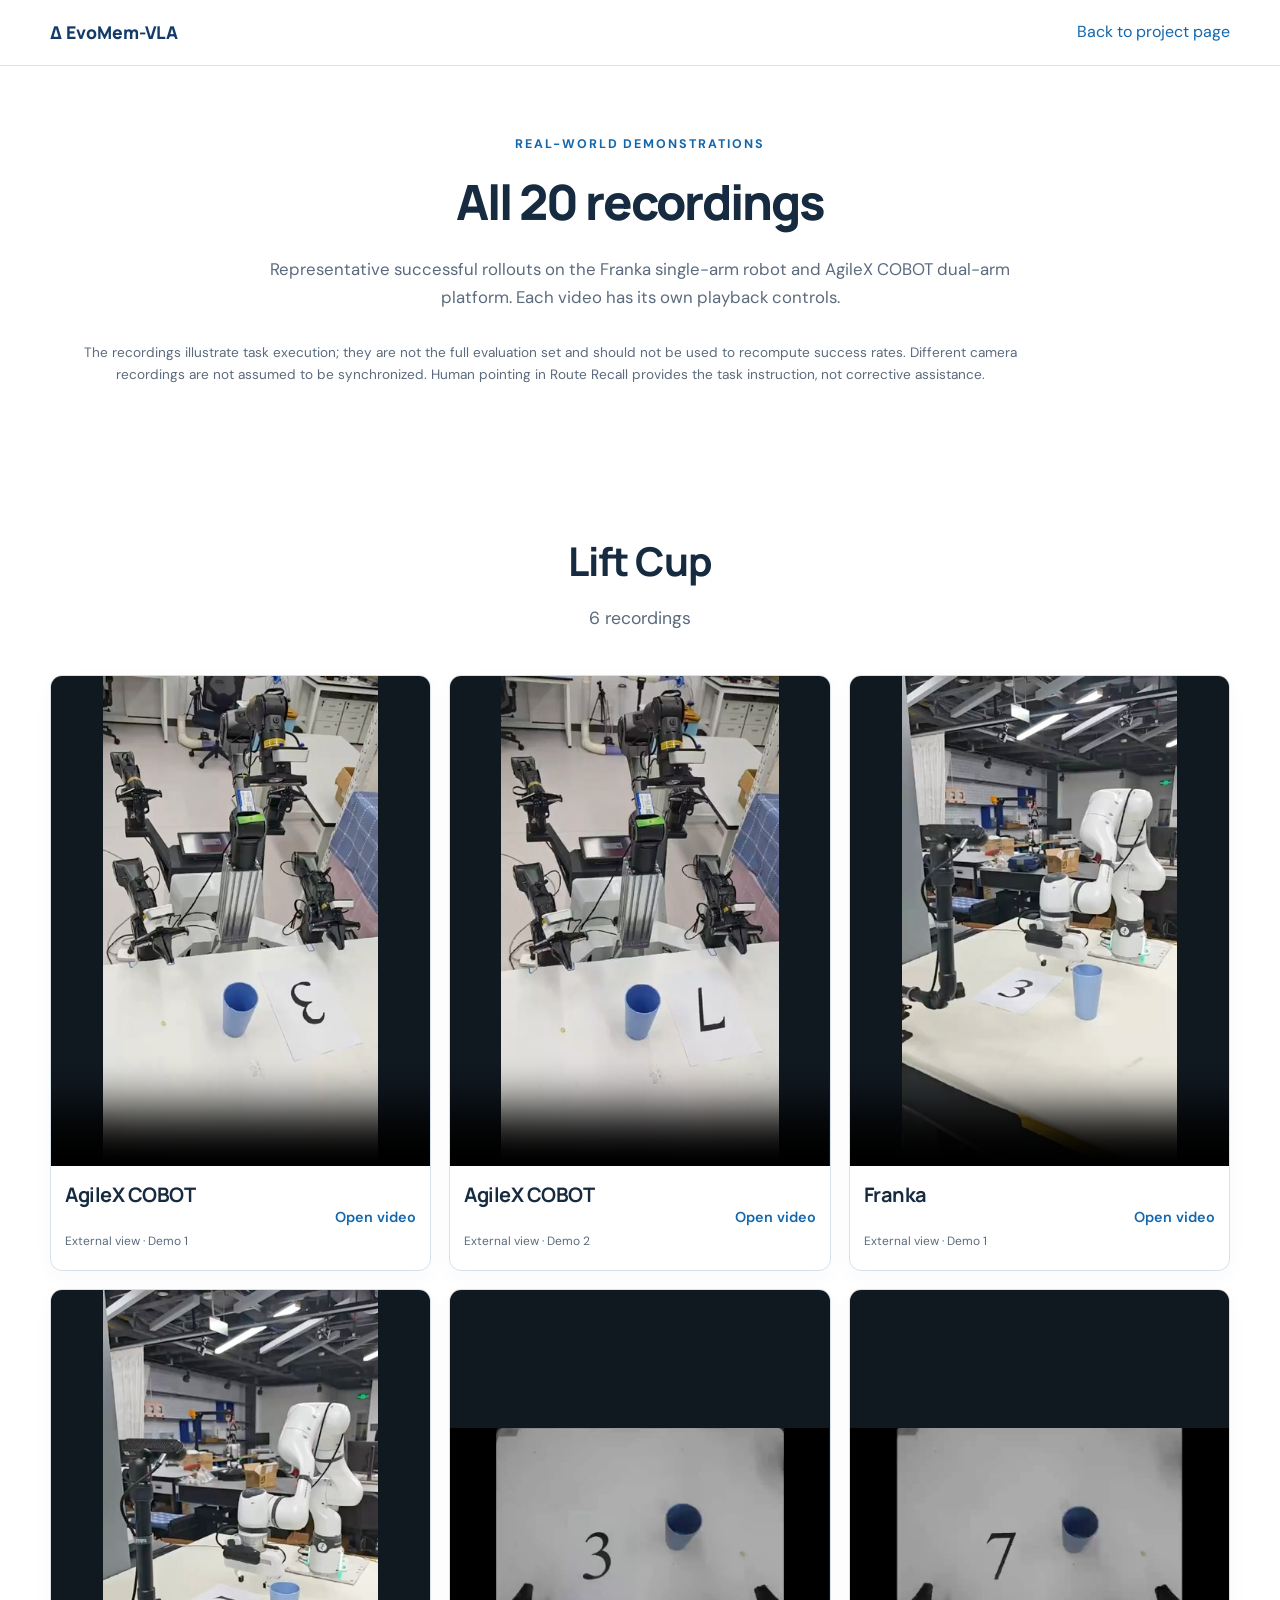
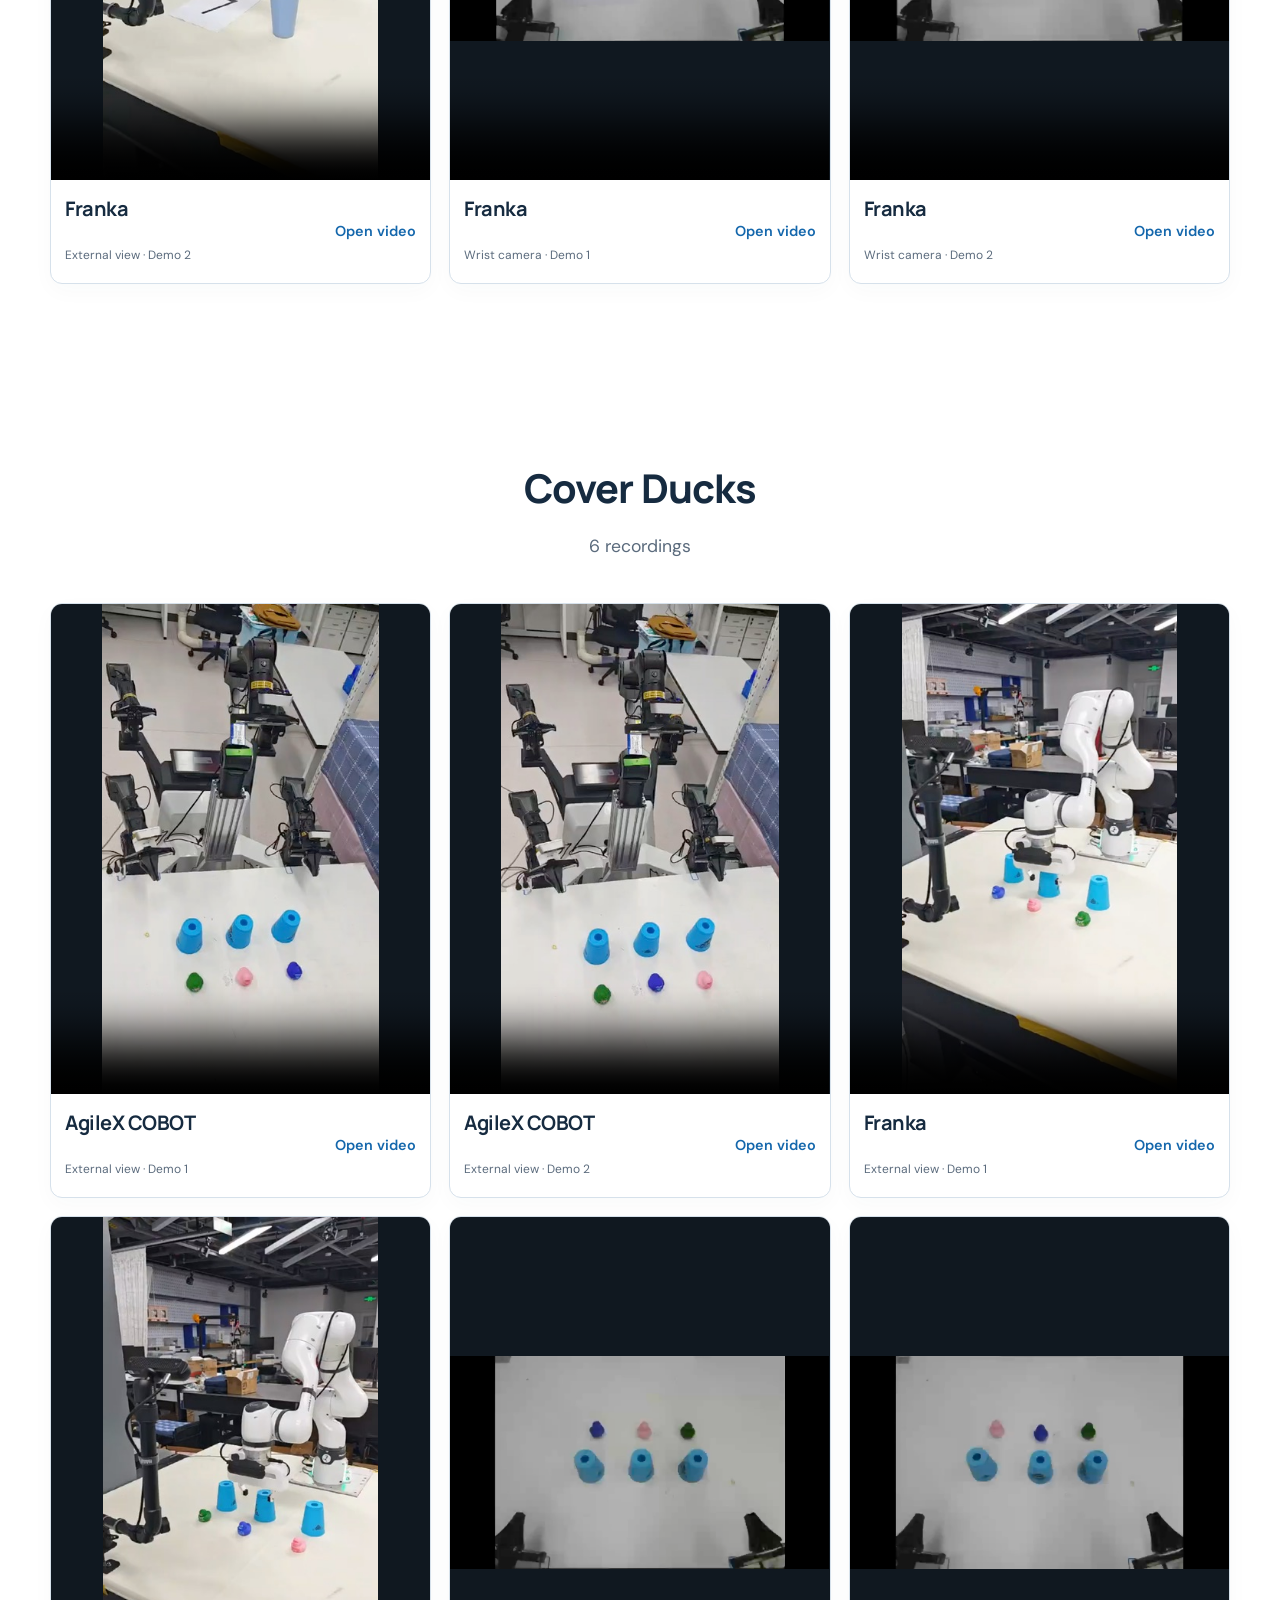
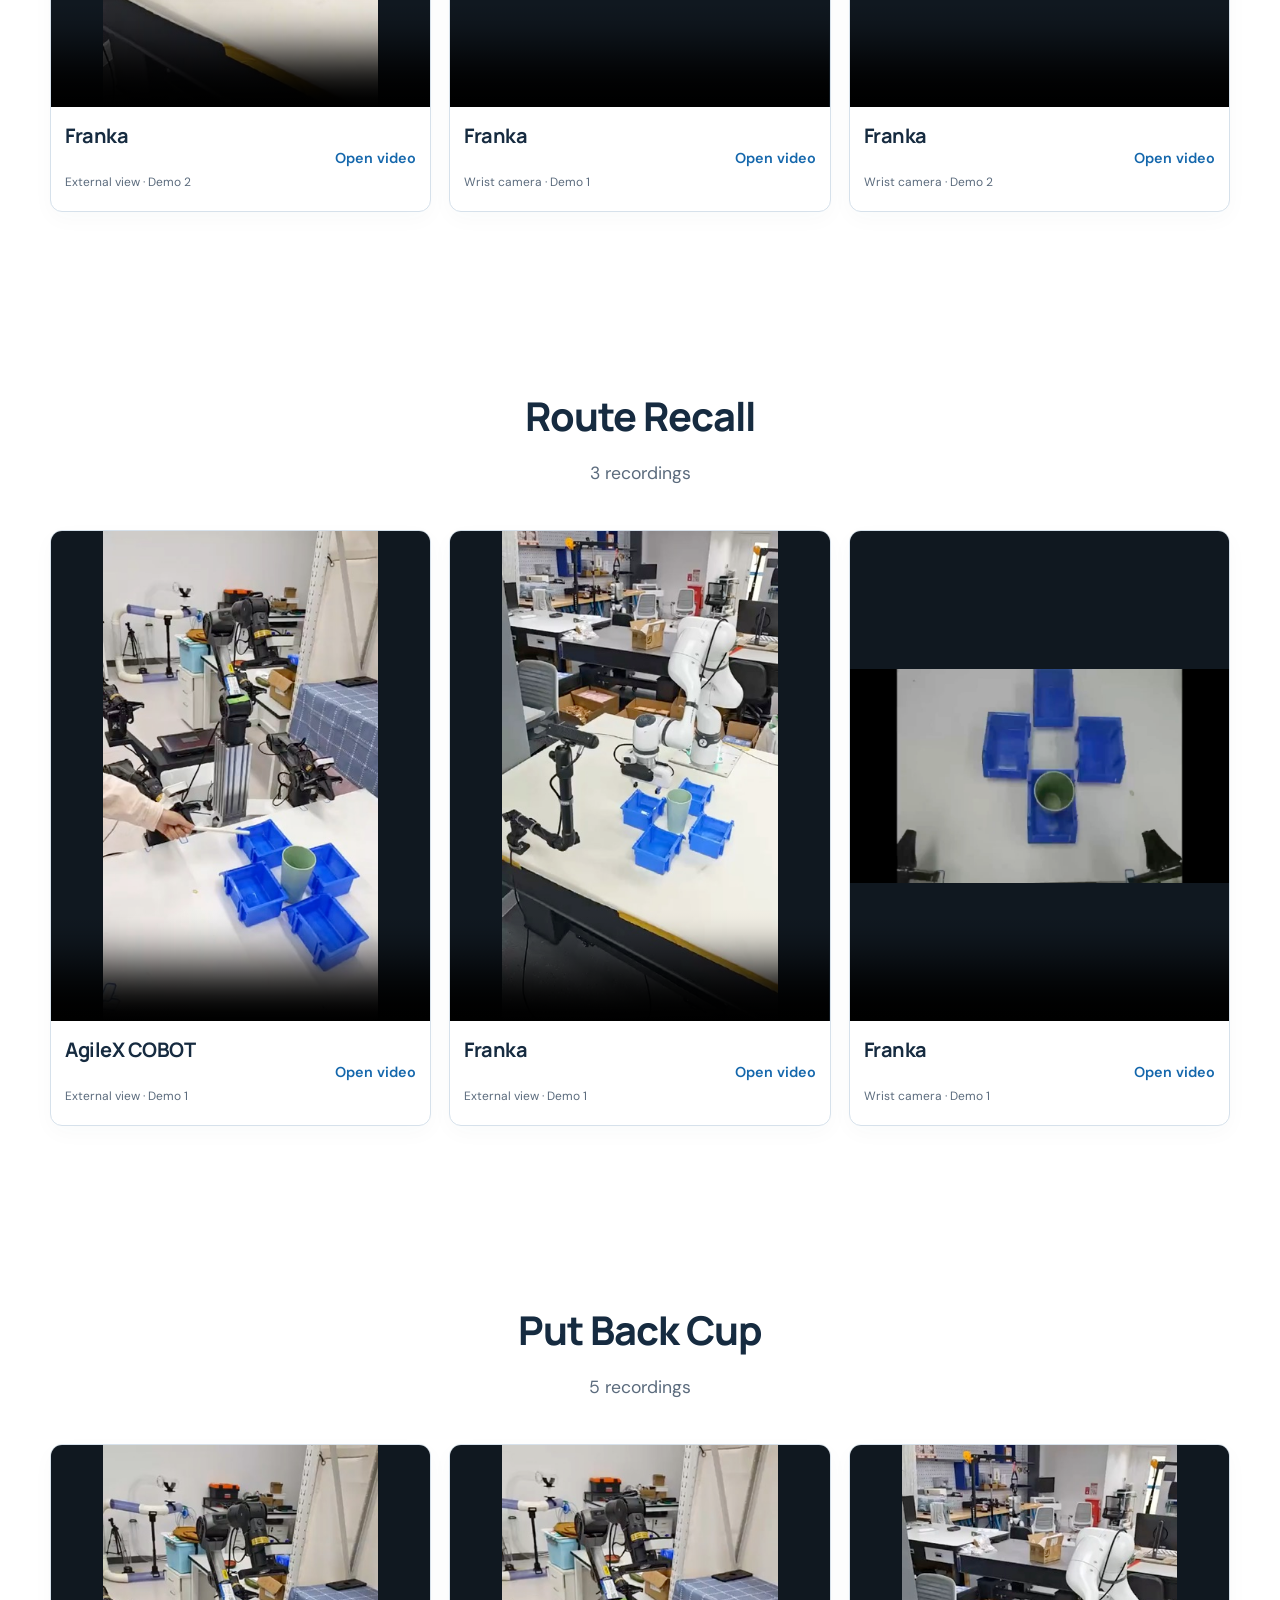
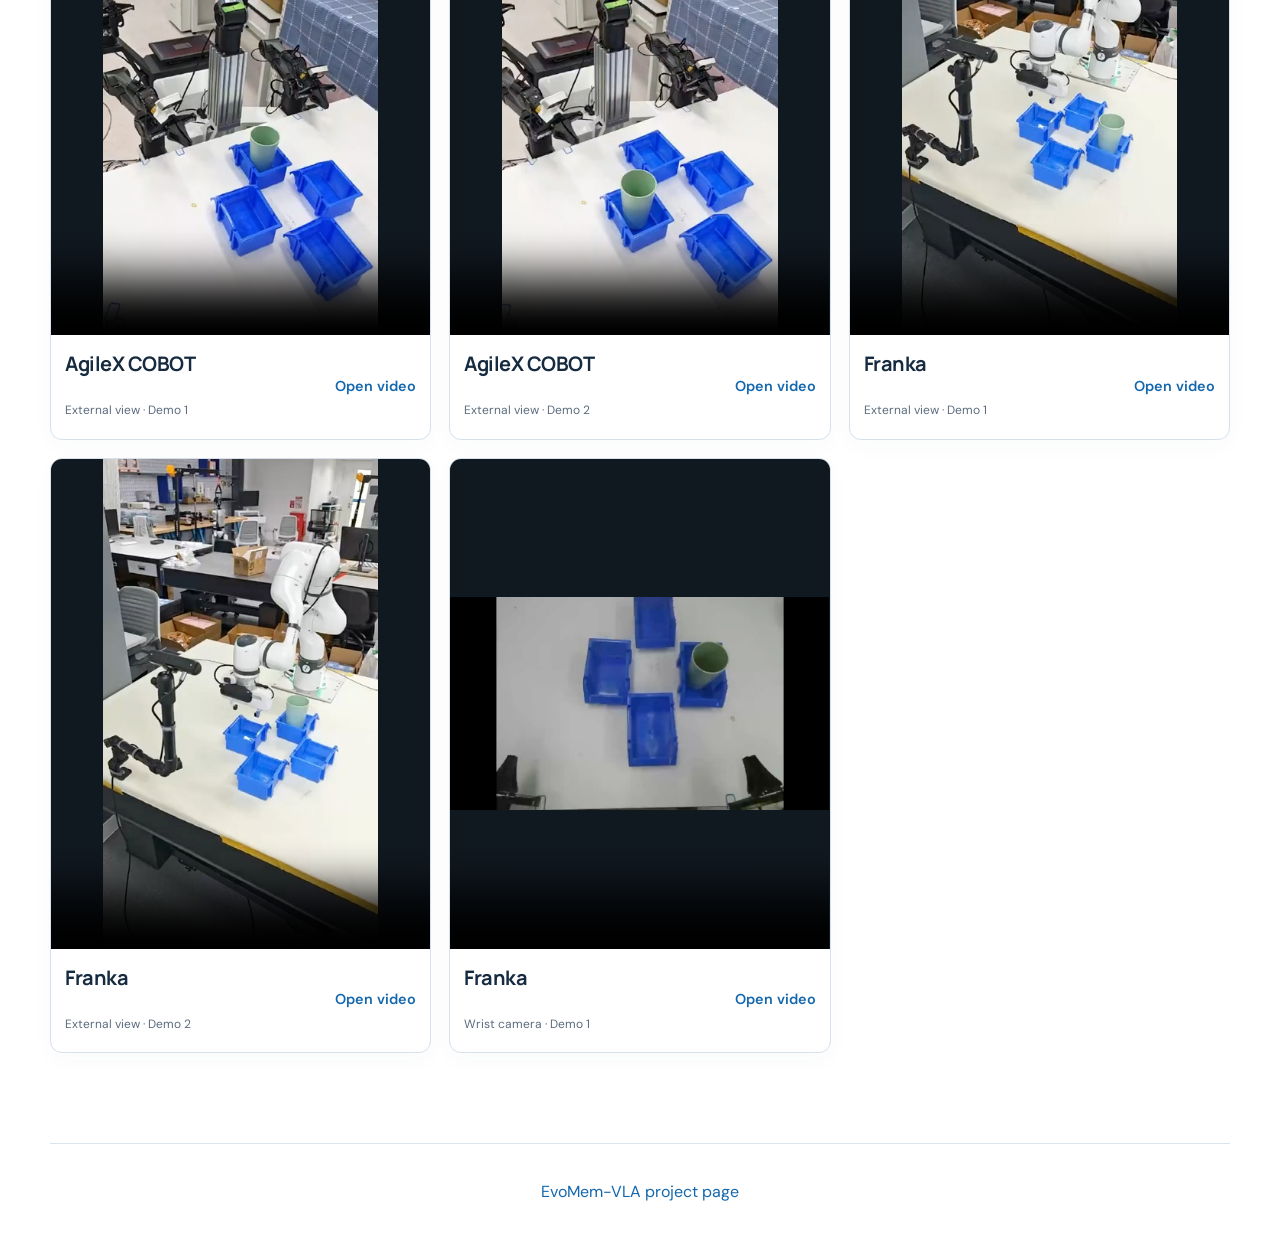
==== video-index.html @ 8e36cef2 "Build EvoMem-VLA project page with real-world demos" ====
<!doctype html>
<html lang="en">
<head>
  <meta charset="utf-8">
  <meta name="viewport" content="width=device-width, initial-scale=1">
  <meta name="description" content="EvoMem-VLA encodes and remembers observed interaction changes for long-horizon robot manipulation. Explore the method, results, and real-world demonstrations.">
  <meta name="theme-color" content="#123b69">
  <title>All robot demos · EvoMem-VLA</title>
  <link rel="icon" type="image/svg+xml" href="data:image/svg+xml,%3Csvg xmlns='http://www.w3.org/2000/svg' viewBox='0 0 40 40'%3E%3Crect width='40' height='40' rx='10' fill='%23123b69'/%3E%3Cpath d='M20 8 33 31H7Z' fill='none' stroke='%23ffffff' stroke-width='3'/%3E%3C/svg%3E">
  <link rel="stylesheet" href="styles.css">

</head>
<body><header class="site-header"><nav class="nav wrap" aria-label="Navigation"><a class="wordmark" href="index.html">Δ EvoMem-VLA</a><a href="index.html#demos">Back to project page</a></nav></header><main><section class="hero wrap"><p class="eyebrow">Real-world demonstrations</p><h1>All 20 recordings</h1><p class="hero-description">Representative successful rollouts on the Franka single-arm robot and AgileX COBOT dual-arm platform. Each video has its own playback controls.</p><p class="demo-note">The recordings illustrate task execution; they are not the full evaluation set and should not be used to recompute success rates. Different camera recordings are not assumed to be synchronized. Human pointing in Route Recall provides the task instruction, not corrective assistance.</p></section><section class="section wrap" id="01_lift_cup"><div class="section-heading"><h2>Lift Cup</h2><p>6 recordings</p></div><div class="video-grid"><article class="video-card"><video controls playsinline preload="none" poster="assets/videos/01_lift_cup/agilex_external_demo_01.jpg" src="assets/videos/01_lift_cup/agilex_external_demo_01.mp4" aria-label="Lift Cup, AgileX COBOT, External view, demo 01"></video><div class="video-meta"><div><h3>AgileX COBOT</h3><span>External view · Demo 1</span></div><a class="text-link" href="assets/videos/01_lift_cup/agilex_external_demo_01.mp4">Open video</a></div></article>
<article class="video-card"><video controls playsinline preload="none" poster="assets/videos/01_lift_cup/agilex_external_demo_02.jpg" src="assets/videos/01_lift_cup/agilex_external_demo_02.mp4" aria-label="Lift Cup, AgileX COBOT, External view, demo 02"></video><div class="video-meta"><div><h3>AgileX COBOT</h3><span>External view · Demo 2</span></div><a class="text-link" href="assets/videos/01_lift_cup/agilex_external_demo_02.mp4">Open video</a></div></article>
<article class="video-card"><video controls playsinline preload="none" poster="assets/videos/01_lift_cup/franka_external_demo_01.jpg" src="assets/videos/01_lift_cup/franka_external_demo_01.mp4" aria-label="Lift Cup, Franka, External view, demo 01"></video><div class="video-meta"><div><h3>Franka</h3><span>External view · Demo 1</span></div><a class="text-link" href="assets/videos/01_lift_cup/franka_external_demo_01.mp4">Open video</a></div></article>
<article class="video-card"><video controls playsinline preload="none" poster="assets/videos/01_lift_cup/franka_external_demo_02.jpg" src="assets/videos/01_lift_cup/franka_external_demo_02.mp4" aria-label="Lift Cup, Franka, External view, demo 02"></video><div class="video-meta"><div><h3>Franka</h3><span>External view · Demo 2</span></div><a class="text-link" href="assets/videos/01_lift_cup/franka_external_demo_02.mp4">Open video</a></div></article>
<article class="video-card"><video controls playsinline preload="none" poster="assets/videos/01_lift_cup/franka_wrist_demo_01.jpg" src="assets/videos/01_lift_cup/franka_wrist_demo_01.mp4" aria-label="Lift Cup, Franka, Wrist camera, demo 01"></video><div class="video-meta"><div><h3>Franka</h3><span>Wrist camera · Demo 1</span></div><a class="text-link" href="assets/videos/01_lift_cup/franka_wrist_demo_01.mp4">Open video</a></div></article>
<article class="video-card"><video controls playsinline preload="none" poster="assets/videos/01_lift_cup/franka_wrist_demo_02.jpg" src="assets/videos/01_lift_cup/franka_wrist_demo_02.mp4" aria-label="Lift Cup, Franka, Wrist camera, demo 02"></video><div class="video-meta"><div><h3>Franka</h3><span>Wrist camera · Demo 2</span></div><a class="text-link" href="assets/videos/01_lift_cup/franka_wrist_demo_02.mp4">Open video</a></div></article></div></section>
<section class="section wrap" id="02_cover_ducks"><div class="section-heading"><h2>Cover Ducks</h2><p>6 recordings</p></div><div class="video-grid"><article class="video-card"><video controls playsinline preload="none" poster="assets/videos/02_cover_ducks/agilex_external_demo_01.jpg" src="assets/videos/02_cover_ducks/agilex_external_demo_01.mp4" aria-label="Cover Ducks, AgileX COBOT, External view, demo 01"></video><div class="video-meta"><div><h3>AgileX COBOT</h3><span>External view · Demo 1</span></div><a class="text-link" href="assets/videos/02_cover_ducks/agilex_external_demo_01.mp4">Open video</a></div></article>
<article class="video-card"><video controls playsinline preload="none" poster="assets/videos/02_cover_ducks/agilex_external_demo_02.jpg" src="assets/videos/02_cover_ducks/agilex_external_demo_02.mp4" aria-label="Cover Ducks, AgileX COBOT, External view, demo 02"></video><div class="video-meta"><div><h3>AgileX COBOT</h3><span>External view · Demo 2</span></div><a class="text-link" href="assets/videos/02_cover_ducks/agilex_external_demo_02.mp4">Open video</a></div></article>
<article class="video-card"><video controls playsinline preload="none" poster="assets/videos/02_cover_ducks/franka_external_demo_01.jpg" src="assets/videos/02_cover_ducks/franka_external_demo_01.mp4" aria-label="Cover Ducks, Franka, External view, demo 01"></video><div class="video-meta"><div><h3>Franka</h3><span>External view · Demo 1</span></div><a class="text-link" href="assets/videos/02_cover_ducks/franka_external_demo_01.mp4">Open video</a></div></article>
<article class="video-card"><video controls playsinline preload="none" poster="assets/videos/02_cover_ducks/franka_external_demo_02.jpg" src="assets/videos/02_cover_ducks/franka_external_demo_02.mp4" aria-label="Cover Ducks, Franka, External view, demo 02"></video><div class="video-meta"><div><h3>Franka</h3><span>External view · Demo 2</span></div><a class="text-link" href="assets/videos/02_cover_ducks/franka_external_demo_02.mp4">Open video</a></div></article>
<article class="video-card"><video controls playsinline preload="none" poster="assets/videos/02_cover_ducks/franka_wrist_demo_01.jpg" src="assets/videos/02_cover_ducks/franka_wrist_demo_01.mp4" aria-label="Cover Ducks, Franka, Wrist camera, demo 01"></video><div class="video-meta"><div><h3>Franka</h3><span>Wrist camera · Demo 1</span></div><a class="text-link" href="assets/videos/02_cover_ducks/franka_wrist_demo_01.mp4">Open video</a></div></article>
<article class="video-card"><video controls playsinline preload="none" poster="assets/videos/02_cover_ducks/franka_wrist_demo_02.jpg" src="assets/videos/02_cover_ducks/franka_wrist_demo_02.mp4" aria-label="Cover Ducks, Franka, Wrist camera, demo 02"></video><div class="video-meta"><div><h3>Franka</h3><span>Wrist camera · Demo 2</span></div><a class="text-link" href="assets/videos/02_cover_ducks/franka_wrist_demo_02.mp4">Open video</a></div></article></div></section>
<section class="section wrap" id="03_route_recall"><div class="section-heading"><h2>Route Recall</h2><p>3 recordings</p></div><div class="video-grid"><article class="video-card"><video controls playsinline preload="none" poster="assets/videos/03_route_recall/agilex_external_demo.jpg" src="assets/videos/03_route_recall/agilex_external_demo.mp4" aria-label="Route Recall, AgileX COBOT, External view, demo 01"></video><div class="video-meta"><div><h3>AgileX COBOT</h3><span>External view · Demo 1</span></div><a class="text-link" href="assets/videos/03_route_recall/agilex_external_demo.mp4">Open video</a></div></article>
<article class="video-card"><video controls playsinline preload="none" poster="assets/videos/03_route_recall/franka_external_demo.jpg" src="assets/videos/03_route_recall/franka_external_demo.mp4" aria-label="Route Recall, Franka, External view, demo 01"></video><div class="video-meta"><div><h3>Franka</h3><span>External view · Demo 1</span></div><a class="text-link" href="assets/videos/03_route_recall/franka_external_demo.mp4">Open video</a></div></article>
<article class="video-card"><video controls playsinline preload="none" poster="assets/videos/03_route_recall/franka_wrist_demo.jpg" src="assets/videos/03_route_recall/franka_wrist_demo.mp4" aria-label="Route Recall, Franka, Wrist camera, demo 01"></video><div class="video-meta"><div><h3>Franka</h3><span>Wrist camera · Demo 1</span></div><a class="text-link" href="assets/videos/03_route_recall/franka_wrist_demo.mp4">Open video</a></div></article></div></section>
<section class="section wrap" id="04_put_back_cup"><div class="section-heading"><h2>Put Back Cup</h2><p>5 recordings</p></div><div class="video-grid"><article class="video-card"><video controls playsinline preload="none" poster="assets/videos/04_put_back_cup/agilex_external_demo_01.jpg" src="assets/videos/04_put_back_cup/agilex_external_demo_01.mp4" aria-label="Put Back Cup, AgileX COBOT, External view, demo 01"></video><div class="video-meta"><div><h3>AgileX COBOT</h3><span>External view · Demo 1</span></div><a class="text-link" href="assets/videos/04_put_back_cup/agilex_external_demo_01.mp4">Open video</a></div></article>
<article class="video-card"><video controls playsinline preload="none" poster="assets/videos/04_put_back_cup/agilex_external_demo_02.jpg" src="assets/videos/04_put_back_cup/agilex_external_demo_02.mp4" aria-label="Put Back Cup, AgileX COBOT, External view, demo 02"></video><div class="video-meta"><div><h3>AgileX COBOT</h3><span>External view · Demo 2</span></div><a class="text-link" href="assets/videos/04_put_back_cup/agilex_external_demo_02.mp4">Open video</a></div></article>
<article class="video-card"><video controls playsinline preload="none" poster="assets/videos/04_put_back_cup/franka_external_demo_01.jpg" src="assets/videos/04_put_back_cup/franka_external_demo_01.mp4" aria-label="Put Back Cup, Franka, External view, demo 01"></video><div class="video-meta"><div><h3>Franka</h3><span>External view · Demo 1</span></div><a class="text-link" href="assets/videos/04_put_back_cup/franka_external_demo_01.mp4">Open video</a></div></article>
<article class="video-card"><video controls playsinline preload="none" poster="assets/videos/04_put_back_cup/franka_external_demo_02.jpg" src="assets/videos/04_put_back_cup/franka_external_demo_02.mp4" aria-label="Put Back Cup, Franka, External view, demo 02"></video><div class="video-meta"><div><h3>Franka</h3><span>External view · Demo 2</span></div><a class="text-link" href="assets/videos/04_put_back_cup/franka_external_demo_02.mp4">Open video</a></div></article>
<article class="video-card"><video controls playsinline preload="none" poster="assets/videos/04_put_back_cup/franka_wrist_demo.jpg" src="assets/videos/04_put_back_cup/franka_wrist_demo.mp4" aria-label="Put Back Cup, Franka, Wrist camera, demo 01"></video><div class="video-meta"><div><h3>Franka</h3><span>Wrist camera · Demo 1</span></div><a class="text-link" href="assets/videos/04_put_back_cup/franka_wrist_demo.mp4">Open video</a></div></article></div></section></main><footer class="footer wrap"><a href="index.html">EvoMem-VLA project page</a></footer></body></html>
---- styles.css ----
@import url('https://fonts.googleapis.com/css2?family=DM+Sans:wght@400;450;500;550;600;650;700&family=Manrope:wght@400;500;600;650;700;750;800&display=swap');
:root{--ink:#162b40;--muted:#5b6b7d;--blue:#1467ac;--navy:#123b69;--accent:#ee854e;--line:#dce4ec;--soft:#f5f8fb;--white:#fff;font-family:'DM Sans',system-ui,sans-serif;color:var(--ink);font-synthesis:none;scroll-behavior:smooth;scroll-padding-top:90px}
*{box-sizing:border-box}body{margin:0;line-height:1.65;background:#fff}a{color:var(--blue);text-decoration:none}a:hover{text-decoration:underline}button,select{font:inherit}button,a,select{touch-action:manipulation}button{cursor:pointer}img{max-width:100%;height:auto;display:block}figure{margin:0}h1,h2,h3,h4,p{margin-top:0}h1,h2,h3,h4{font-family:'Manrope',system-ui,sans-serif;line-height:1.25;letter-spacing:-.025em}h2{font-size:clamp(1.8rem,3.1vw,2.65rem);font-weight:750;margin-bottom:18px}h3{font-size:1.25rem}sup{font-size:.65em;margin-left:2px}strong{font-weight:700}.wrap{width:min(1180px,calc(100% - 64px));margin-inline:auto}.section{padding:90px 0}.soft-section{background:var(--soft)}.section-heading{max-width:810px;text-align:center;margin:0 auto 42px}.section-heading>p:last-child{font-size:1.1rem;color:var(--muted);margin-bottom:0}.eyebrow{text-transform:uppercase;letter-spacing:.16em;font-weight:700;font-size:.78rem;color:var(--blue);margin:0 0 18px}.site-header{position:sticky;top:0;z-index:10;background:rgba(255,255,255,.96);border-bottom:1px solid var(--line);backdrop-filter:blur(12px)}.nav{display:flex;justify-content:space-between;gap:24px;align-items:center;min-height:65px}.wordmark{font-family:Manrope,sans-serif;font-weight:800;color:var(--navy);font-size:1.1rem;white-space:nowrap}.delta-mark{display:inline-grid;place-items:center;background:var(--navy);color:white;width:28px;height:28px;border-radius:7px;font-size:1.15rem;margin-right:6px}.nav-links{display:flex;gap:28px;font-size:.9rem;font-weight:600}.nav-links a{color:var(--muted)}.nav-links a:hover{color:var(--blue)}.hero{text-align:center;padding:68px 0 50px}.hero h1{font-size:clamp(2rem,3.8vw,3.2rem);font-weight:800;line-height:1.19;max-width:1100px;margin:0 auto 26px;letter-spacing:-.04em}.hero h1>span{color:var(--blue)}.authors{max-width:960px;margin:auto;display:flex;flex-wrap:wrap;justify-content:center;gap:4px 17px;font-size:1rem;color:var(--navy)}.authors>span{white-space:nowrap}.affiliations{max-width:950px;margin:18px auto 0;font-size:.875rem;color:var(--muted);display:flex;flex-wrap:wrap;justify-content:center;gap:2px 20px}.corresponding{font-size:.75rem;color:var(--muted);margin:8px 0 20px}.hero-links{display:flex;justify-content:center;gap:12px;flex-wrap:wrap}.button{display:inline-flex;align-items:center;justify-content:center;min-height:43px;padding:10px 22px;border-radius:24px;border:1px solid var(--line);font-weight:600;color:var(--ink);background:white;font-size:.9rem}.button:hover{background:#edf4fa;text-decoration:none;border-color:#b2cde5}.primary{background:var(--navy);color:white;border-color:var(--navy)}.primary:hover{background:var(--blue);color:white}.hero-insight{font-family:Manrope,sans-serif;font-size:clamp(1.25rem,2vw,1.7rem);font-weight:650;margin:46px 0 10px;letter-spacing:-.025em}.hero-insight em{font-style:normal;color:var(--blue);box-shadow:inset 0 -8px #dceefa}.hero-description{max-width:760px;margin:0 auto 30px;color:var(--muted);font-size:1.05rem}.hero-metrics{display:grid;grid-template-columns:repeat(3,1fr);max-width:850px;margin:auto;padding:24px 0;border-block:1px solid var(--line)}.hero-metrics>div{display:flex;flex-direction:column;gap:2px}.hero-metrics>div+div{border-left:1px solid var(--line)}.hero-metrics strong{color:var(--navy);font-family:Manrope,sans-serif;font-size:2.4rem;line-height:1.2;font-weight:800;letter-spacing:-.04em}.hero-metrics strong span{font-size:1.25rem}.hero-metrics>div>span{font-size:.95rem;font-weight:650}.hero-metrics small{font-size:.8rem;color:var(--muted)}.metric-note{font-size:.75rem;color:var(--muted);margin:10px 0 0}.demos-section{background:#edf3f8;padding-top:66px}.task-tabs{display:grid;grid-template-columns:repeat(4,1fr);gap:8px;border-bottom:1px solid #c6d3df;padding-bottom:12px}.task-tabs button{border:1px solid transparent;border-radius:9px;padding:13px 15px;text-align:left;background:transparent;color:var(--muted);font-size:.8rem;font-weight:650;display:flex;align-items:center;gap:13px}.task-tabs button span{font-size:1rem}.task-tabs button:hover{background:#e2ebf4}.task-tabs [aria-selected=true]{background:var(--navy);color:white}.task-tabs [aria-selected=true]:hover{background:var(--navy)}.task-description{display:flex;align-items:center;justify-content:space-between;gap:32px;margin:30px 0 24px}.task-description h3{margin:0 0 8px;font-size:1.55rem}.task-description p{margin:0;max-width:790px}.memory-note{color:var(--muted);font-size:.9rem;margin-top:7px!important}.task-result{text-align:right;min-width:175px}.task-result strong{font-size:2rem;font-family:Manrope,sans-serif;color:var(--blue);display:block}.task-result span{font-size:.8rem;color:var(--muted)}.video-grid{display:grid;grid-template-columns:repeat(3,minmax(0,1fr));gap:18px}.video-card{overflow:hidden;background:#fff;border:1px solid #d6e1eb;border-radius:12px;box-shadow:0 7px 22px #17385707}.video-card video{width:100%;aspect-ratio:4/3;object-fit:contain;background:#101820;display:block}.video-meta{display:flex;justify-content:space-between;gap:10px;align-items:center;padding:16px 14px}.video-meta h4{margin:0 0 4px;font-size:.98rem}.video-meta span{font-size:.75rem;color:var(--muted)}select{max-width:95px;background:#f5f8fb;color:var(--ink);border:1px solid var(--line);border-radius:6px;padding:6px;font-size:.8rem}select:disabled{opacity:.6}.demo-note{font-size:.85rem;color:var(--muted);max-width:1000px;margin:24px 0 10px}.text-link{font-weight:600;font-size:.9rem}.paper-figure{background:white;border:1px solid var(--line);border-radius:12px;padding:20px;overflow:hidden}.paper-figure a{display:block}.paper-figure img{width:100%;border-radius:3px}.paper-figure figcaption{text-align:center;color:var(--muted);font-size:.9rem;margin:20px 8px 0}.abstract{max-width:930px;margin:30px auto 0;border-block:1px solid var(--line)}summary{cursor:pointer;list-style-position:inside;font-weight:650;padding:20px 0;color:var(--navy)}.abstract p{font-size:1rem;color:var(--muted);line-height:1.8;text-align:left;margin-bottom:26px}.method-steps{display:grid;grid-template-columns:repeat(3,1fr);gap:35px;margin-top:35px}.step-number{color:var(--blue);font-family:Manrope,sans-serif;font-size:.9rem;font-weight:800;display:block;margin-bottom:12px}.method-steps h3{font-size:1.15rem;margin-bottom:12px}.method-steps p{color:var(--muted);font-size:.95rem;margin:0}.benchmark-grid{display:grid;grid-template-columns:repeat(3,1fr);gap:18px}.benchmark{padding:26px 22px;background:var(--soft);border:1px solid var(--line);border-radius:12px}.benchmark h3{font-size:1.35rem;margin:0 0 5px}.benchmark>p{font-size:.85rem;color:var(--muted);margin-bottom:24px}.bar-row{display:grid;grid-template-columns:95px 1fr 37px;gap:9px;align-items:center;margin:16px 0;font-size:.75rem}.bar-row>span{white-space:nowrap}.bar-row strong{text-align:right;font-size:.9rem}.bar-track{height:10px;background:#e5eaf0;border-radius:3px;overflow:hidden}.bar{height:100%;width:var(--score);border-radius:3px}.ours{background:var(--blue)}.prior{background:#adc4d9}.gain{font-size:.85rem;font-weight:700;color:var(--blue);display:inline-block;margin-top:8px}.chart-note{font-size:.8rem;color:var(--muted);text-align:center;margin:18px 0 35px}.results-figure{padding:24px}.ablation-layout{display:grid;grid-template-columns:1.6fr 1fr;gap:40px;align-items:center}.table-scroll{overflow-x:auto;border:1px solid var(--line);border-radius:10px;background:white}table{width:100%;border-collapse:collapse;font-size:.9rem;font-variant-numeric:tabular-nums}caption{text-align:left;padding:18px 20px;font-weight:650;border-bottom:1px solid var(--line)}th,td{padding:14px 16px;border-bottom:1px solid var(--line);white-space:nowrap;text-align:right}tr:last-child>*{border-bottom:0}th:first-child{text-align:left}tbody th{font-weight:500}thead th{font-size:.8rem;color:var(--muted);font-weight:600}.full-model{background:#eaf3fc;color:var(--navy)}.full-model>*{font-weight:750}.ablation-insight>strong{font-family:Manrope,sans-serif;font-weight:800;font-size:3.7rem;line-height:1;color:var(--blue);letter-spacing:-.055em}.ablation-insight>strong span{font-size:1rem;margin-left:8px;letter-spacing:0}.ablation-insight h3{font-size:1.3rem;margin:18px 0 12px}.ablation-insight p{font-size:.95rem;color:var(--muted);margin:0}.trajectory-intro{margin:65px 0 25px;max-width:940px}.trajectory-intro h3{font-size:1.5rem}.trajectory-intro p{color:var(--muted);margin:0}.trajectory-captions{display:grid;grid-template-columns:repeat(3,1fr);gap:28px;margin-top:22px}.trajectory-captions p{font-size:.9rem;color:var(--muted);margin:0}.trajectory-captions strong{display:block;color:var(--navy);margin-bottom:5px}.citation-section{max-width:1000px}.citation-section .section-heading{text-align:left;margin-left:0;margin-bottom:25px}.citation-box{position:relative;border:1px solid var(--line);border-radius:10px;background:var(--soft);padding:30px 26px 10px}.citation-box pre{overflow-x:auto;font-size:.85rem;line-height:1.75;margin:30px 0 10px}.copy-button{position:absolute;top:15px;right:18px;background:white;border:1px solid var(--line);border-radius:6px;padding:6px 12px;color:var(--ink);font-size:.8rem}.copy-button:hover{background:#e5edf5}#copy-status{font-size:.8rem;min-height:1.4em;margin:0;color:var(--blue)}.footer{padding:35px 0;border-top:1px solid var(--line);text-align:center}.footer>p{font-size:.85rem;color:var(--muted);margin:8px 0}.footer .footer-note{font-size:.75rem}a:focus-visible,button:focus-visible,summary:focus-visible,select:focus-visible,[tabindex]:focus-visible{outline:3px solid #e87838;outline-offset:4px}.sr-only{position:absolute;width:1px;height:1px;padding:0;margin:-1px;overflow:hidden;clip:rect(0,0,0,0);white-space:nowrap;border:0}.skip-link{position:fixed;top:-80px;left:20px;z-index:99;background:white;border:2px solid var(--blue);padding:10px}.skip-link:focus{top:10px}
.video-card video{aspect-ratio:3/4;max-height:490px}
@media(min-width:1400px){.hero{padding-top:76px}}
@media(max-width:1000px){.wrap{width:calc(100% - 40px)}.video-grid{gap:12px}.video-meta{align-items:flex-start;flex-direction:column}.benchmark-grid{gap:12px}.benchmark{padding:22px 15px}.bar-row{grid-template-columns:88px 1fr 35px;gap:7px}.ablation-layout{grid-template-columns:1fr}.ablation-insight{max-width:700px}.method-steps{gap:22px}.hero{padding-top:50px}}
@media(max-width:700px){.wrap{width:calc(100% - 32px)}.nav{min-height:61px;gap:14px;flex-wrap:wrap;justify-content:center;padding:12px 0}.nav-links{gap:23px;font-size:.8rem}.wordmark{font-size:1rem}.hero{padding:40px 0}.hero h1{font-size:2rem;line-height:1.2}.desktop-break{display:none}.authors{font-size:.875rem;gap:5px 12px}.affiliations{font-size:.8rem;gap:7px 10px}.hero-links{gap:9px}.button{padding:9px 16px;font-size:.8rem}.hero-insight{margin-top:34px;font-size:1.3rem}.hero-description{font-size:1rem}.hero-metrics{padding:19px 0}.hero-metrics strong{font-size:1.8rem}.hero-metrics strong span{font-size:.95rem}.hero-metrics>div>span{font-size:.8rem}.hero-metrics small{font-size:.75rem;max-width:95px;align-self:center}.metric-note{font-size:.75rem}.section{padding:58px 0}.section-heading{margin-bottom:28px}.section-heading>p:last-child{font-size:1rem}.eyebrow{font-size:.75rem;letter-spacing:.11em}.task-tabs{grid-template-columns:1fr 1fr;gap:7px}.task-tabs button{padding:12px 10px;gap:9px}.task-tabs button span{font-size:.9rem}.task-description{gap:16px;align-items:flex-start}.task-description h3{font-size:1.3rem}.task-description p{font-size:.9rem}.task-result{min-width:90px}.task-result strong{font-size:1.4rem}.task-result span{display:block;max-width:100px;font-size:.75rem}.video-grid{grid-template-columns:1fr}.video-meta{flex-direction:row;padding:16px}.video-meta h4{font-size:1rem}.video-card video{max-height:400px}.paper-figure{padding:8px;border-radius:8px}.paper-figure figcaption{font-size:.8rem;margin:12px 5px 5px}.method-steps{grid-template-columns:1fr;gap:25px}.method-steps article{border-bottom:1px solid var(--line);padding-bottom:20px}.method-steps article:last-child{border:0}.benchmark-grid{grid-template-columns:1fr}.benchmark{padding:23px}.benchmark>p{margin-bottom:20px}.bar-row{grid-template-columns:100px 1fr 45px;font-size:.8rem}.trajectory-captions{grid-template-columns:1fr;gap:16px}.ablation-layout{gap:28px}th,td{padding:12px;font-size:.8rem}.trajectory-intro{margin-top:45px}.citation-box{padding:25px 16px 10px}.citation-box pre{font-size:.75rem}.footer-note{line-height:1.8}.demo-note{font-size:.8rem}}
@media(prefers-reduced-motion:reduce){:root{scroll-behavior:auto}}
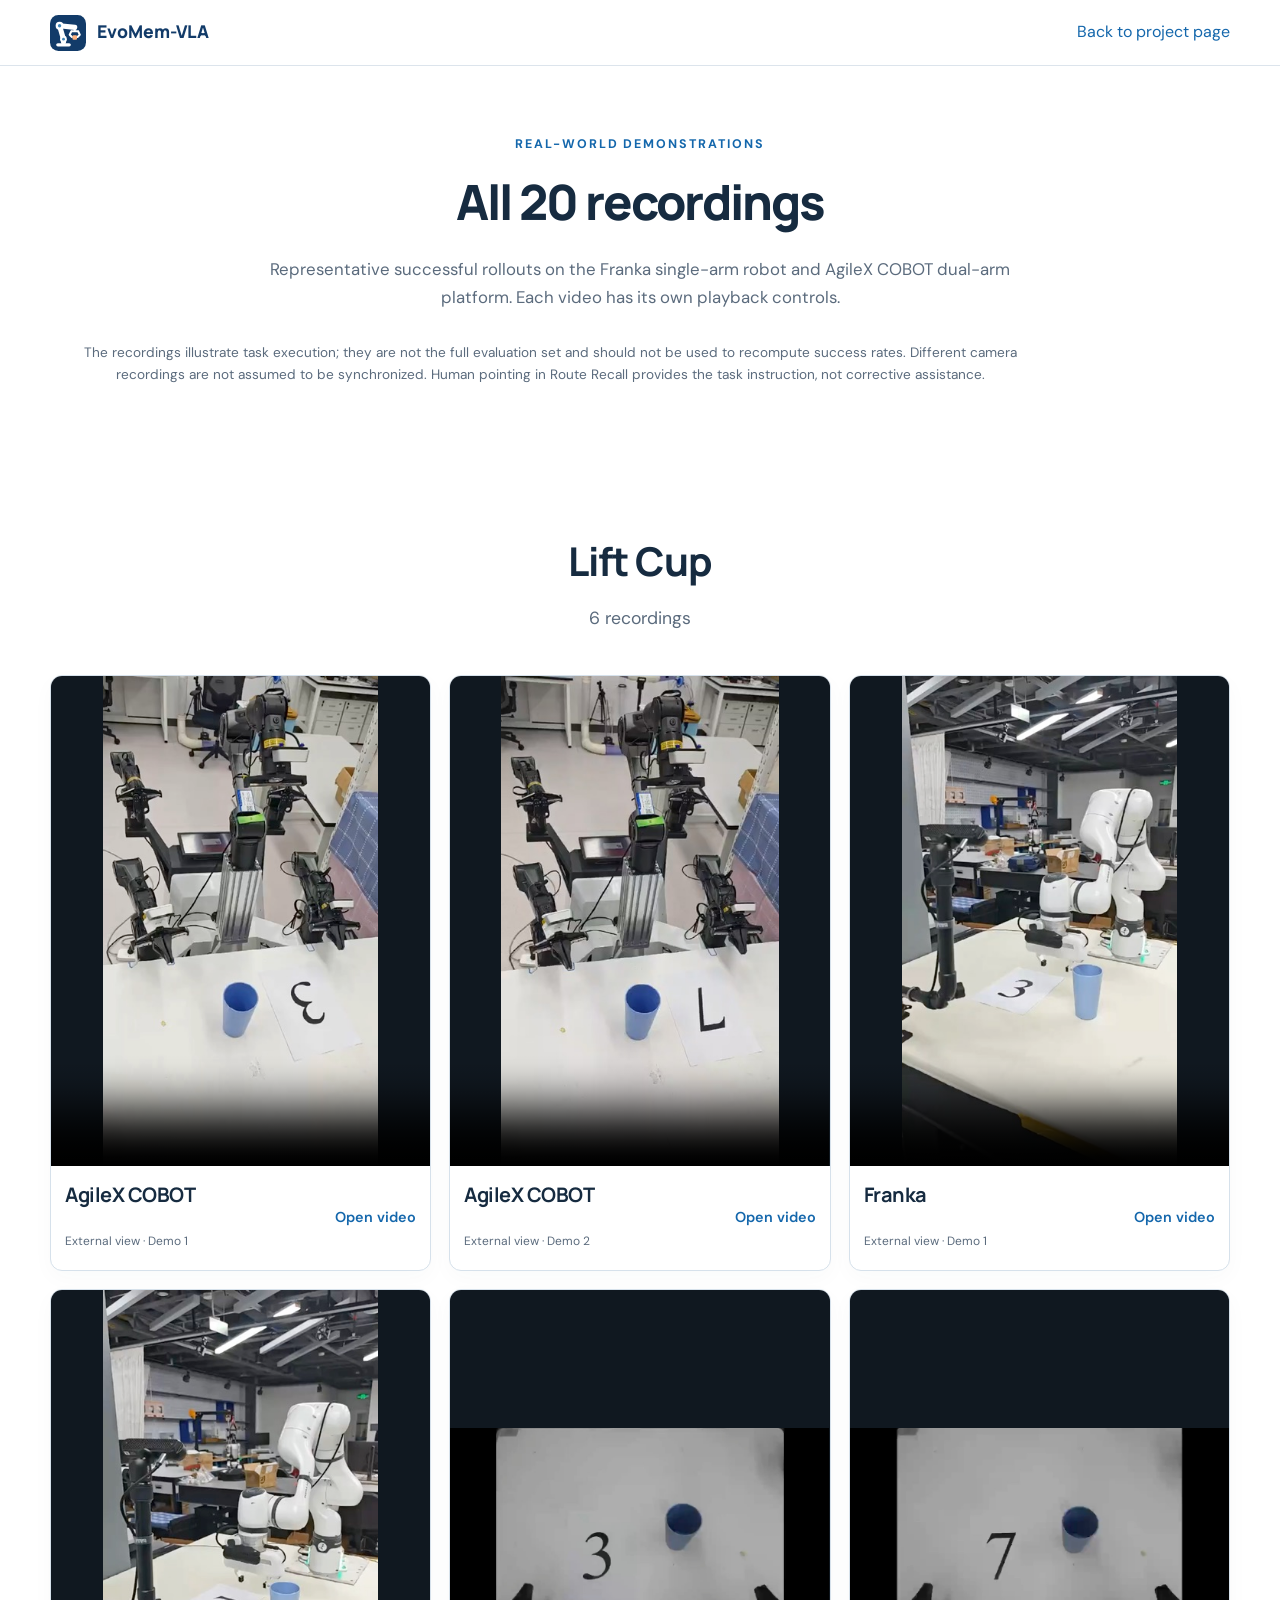
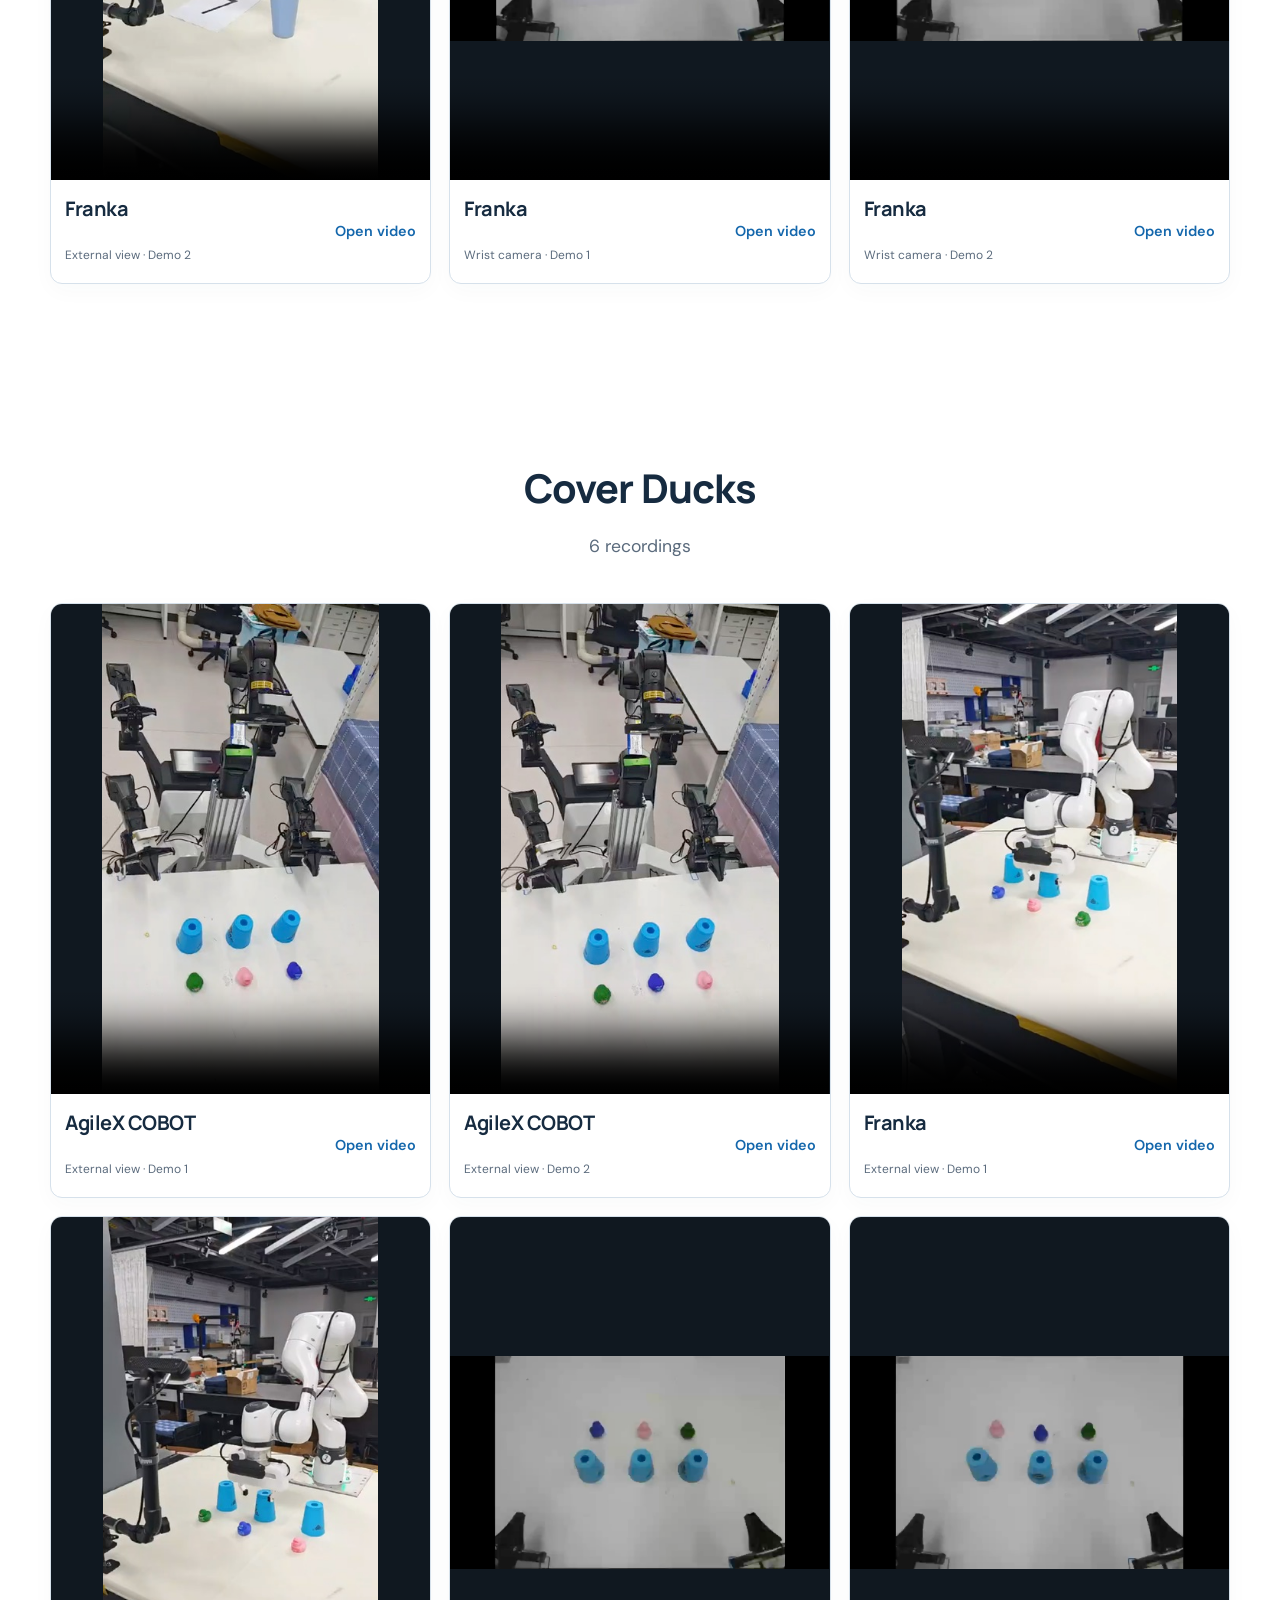
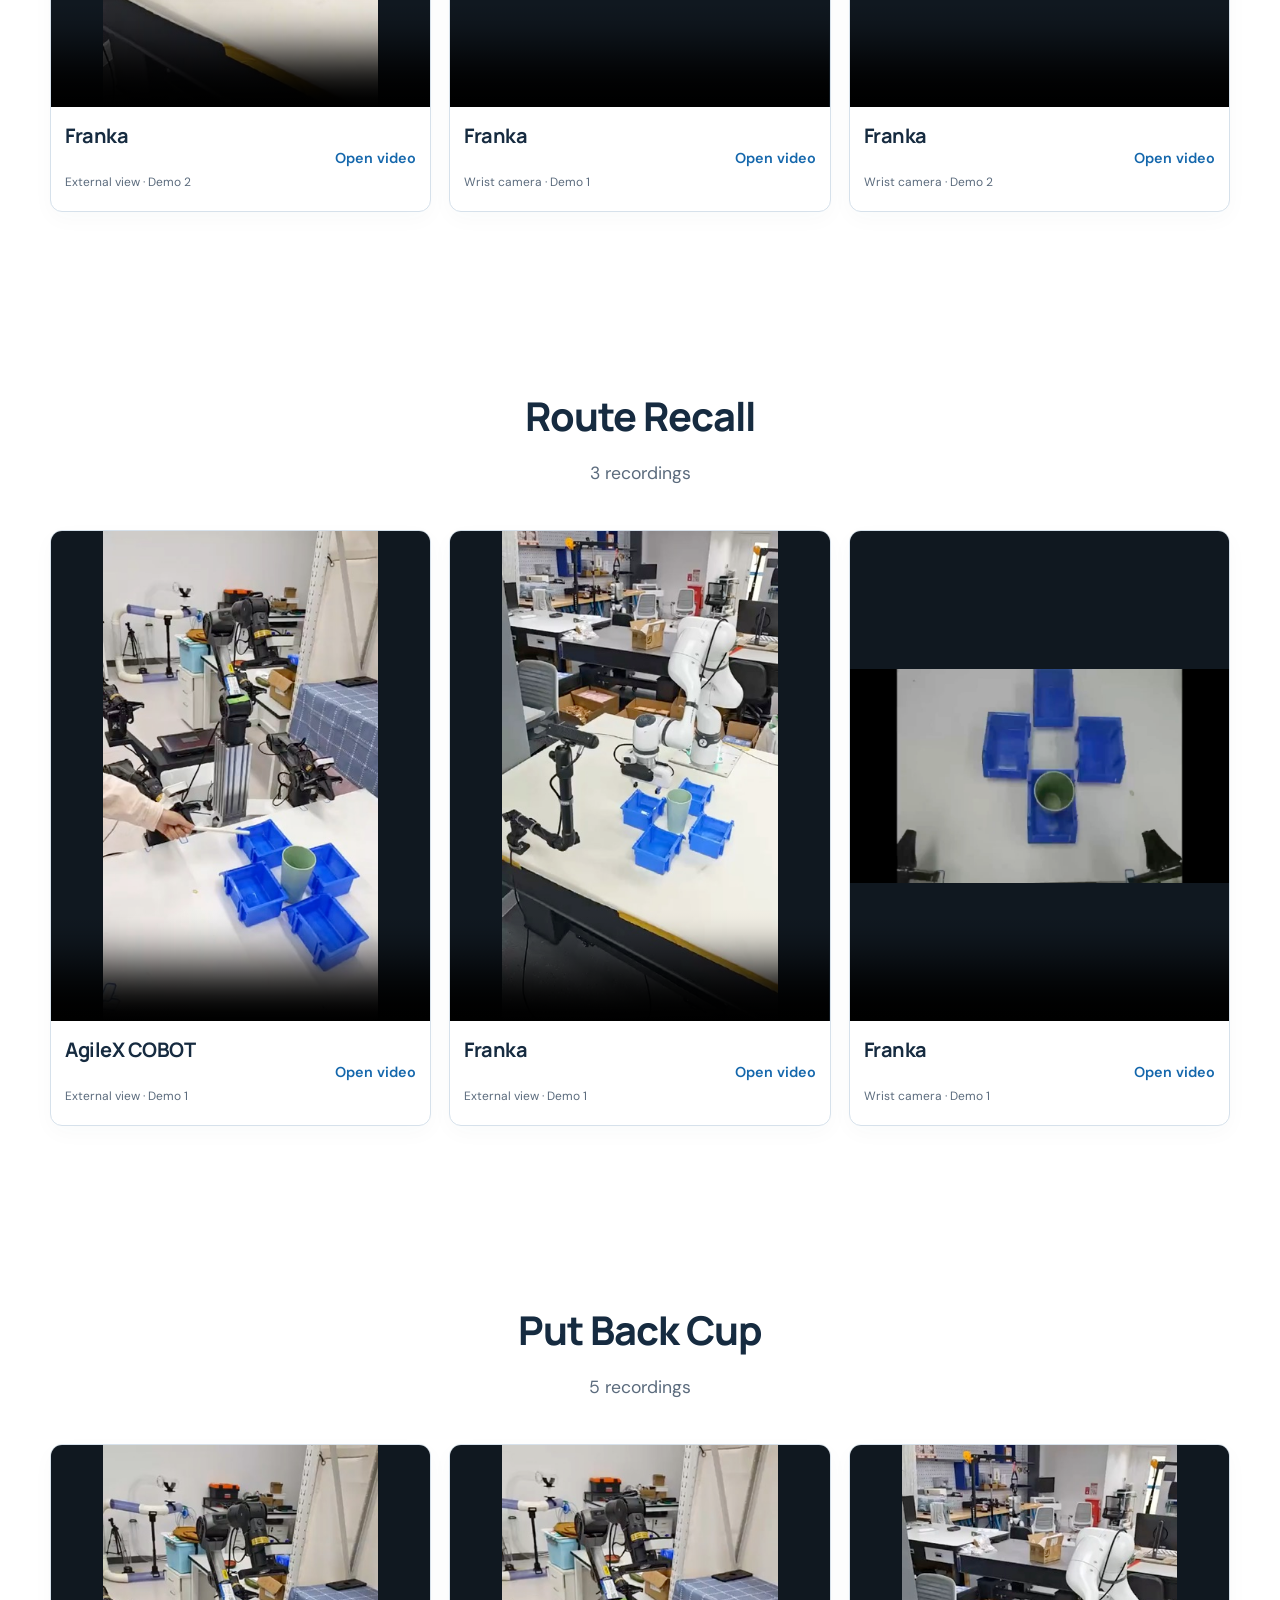
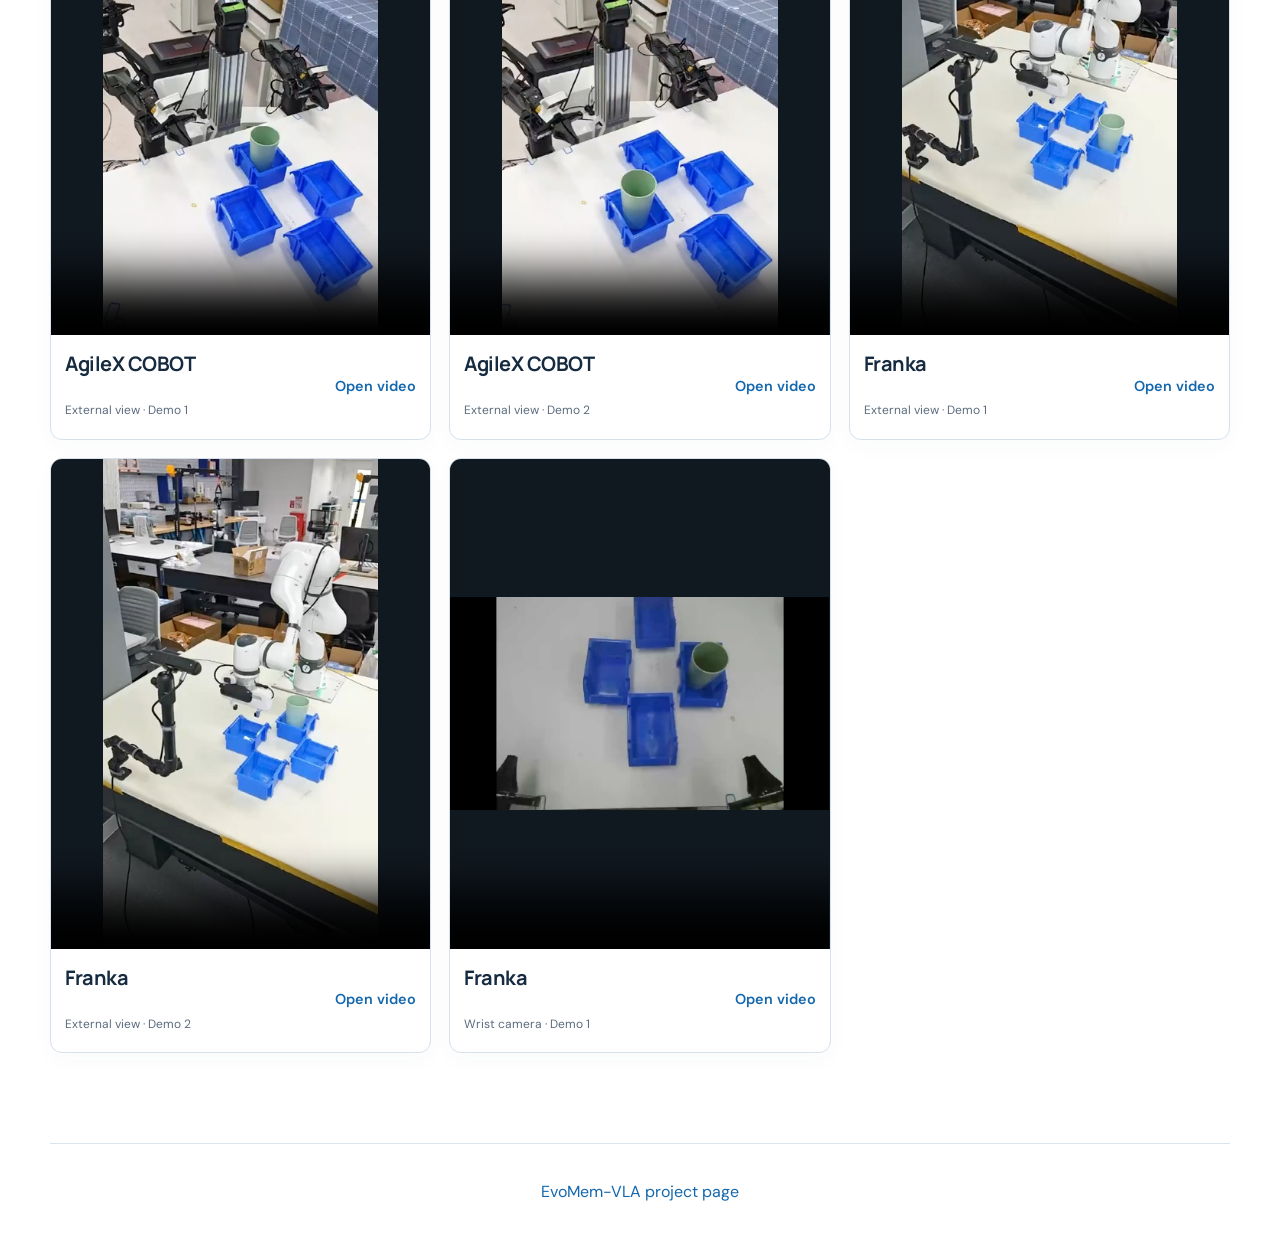
==== commit 39c171e6: "Replace delta mark with robot arm logo" ====
--- a/video-index.html
+++ b/video-index.html
@@ -6,11 +6,11 @@
   <meta name="description" content="EvoMem-VLA encodes and remembers observed interaction changes for long-horizon robot manipulation. Explore the method, results, and real-world demonstrations.">
   <meta name="theme-color" content="#123b69">
   <title>All robot demos · EvoMem-VLA</title>
-  <link rel="icon" type="image/svg+xml" href="data:image/svg+xml,%3Csvg xmlns='http://www.w3.org/2000/svg' viewBox='0 0 40 40'%3E%3Crect width='40' height='40' rx='10' fill='%23123b69'/%3E%3Cpath d='M20 8 33 31H7Z' fill='none' stroke='%23ffffff' stroke-width='3'/%3E%3C/svg%3E">
+  <link rel="icon" type="image/svg+xml" href="assets/images/logo.svg">
   <link rel="stylesheet" href="styles.css">
 
 </head>
-<body><header class="site-header"><nav class="nav wrap" aria-label="Navigation"><a class="wordmark" href="index.html">Δ EvoMem-VLA</a><a href="index.html#demos">Back to project page</a></nav></header><main><section class="hero wrap"><p class="eyebrow">Real-world demonstrations</p><h1>All 20 recordings</h1><p class="hero-description">Representative successful rollouts on the Franka single-arm robot and AgileX COBOT dual-arm platform. Each video has its own playback controls.</p><p class="demo-note">The recordings illustrate task execution; they are not the full evaluation set and should not be used to recompute success rates. Different camera recordings are not assumed to be synchronized. Human pointing in Route Recall provides the task instruction, not corrective assistance.</p></section><section class="section wrap" id="01_lift_cup"><div class="section-heading"><h2>Lift Cup</h2><p>6 recordings</p></div><div class="video-grid"><article class="video-card"><video controls playsinline preload="none" poster="assets/videos/01_lift_cup/agilex_external_demo_01.jpg" src="assets/videos/01_lift_cup/agilex_external_demo_01.mp4" aria-label="Lift Cup, AgileX COBOT, External view, demo 01"></video><div class="video-meta"><div><h3>AgileX COBOT</h3><span>External view · Demo 1</span></div><a class="text-link" href="assets/videos/01_lift_cup/agilex_external_demo_01.mp4">Open video</a></div></article>
+<body><header class="site-header"><nav class="nav wrap" aria-label="Navigation"><a class="wordmark" href="index.html"><img class="brand-icon" src="assets/images/logo.svg" width="36" height="36" alt=""> EvoMem-VLA</a><a href="index.html#demos">Back to project page</a></nav></header><main><section class="hero wrap"><p class="eyebrow">Real-world demonstrations</p><h1>All 20 recordings</h1><p class="hero-description">Representative successful rollouts on the Franka single-arm robot and AgileX COBOT dual-arm platform. Each video has its own playback controls.</p><p class="demo-note">The recordings illustrate task execution; they are not the full evaluation set and should not be used to recompute success rates. Different camera recordings are not assumed to be synchronized. Human pointing in Route Recall provides the task instruction, not corrective assistance.</p></section><section class="section wrap" id="01_lift_cup"><div class="section-heading"><h2>Lift Cup</h2><p>6 recordings</p></div><div class="video-grid"><article class="video-card"><video controls playsinline preload="none" poster="assets/videos/01_lift_cup/agilex_external_demo_01.jpg" src="assets/videos/01_lift_cup/agilex_external_demo_01.mp4" aria-label="Lift Cup, AgileX COBOT, External view, demo 01"></video><div class="video-meta"><div><h3>AgileX COBOT</h3><span>External view · Demo 1</span></div><a class="text-link" href="assets/videos/01_lift_cup/agilex_external_demo_01.mp4">Open video</a></div></article>
 <article class="video-card"><video controls playsinline preload="none" poster="assets/videos/01_lift_cup/agilex_external_demo_02.jpg" src="assets/videos/01_lift_cup/agilex_external_demo_02.mp4" aria-label="Lift Cup, AgileX COBOT, External view, demo 02"></video><div class="video-meta"><div><h3>AgileX COBOT</h3><span>External view · Demo 2</span></div><a class="text-link" href="assets/videos/01_lift_cup/agilex_external_demo_02.mp4">Open video</a></div></article>
 <article class="video-card"><video controls playsinline preload="none" poster="assets/videos/01_lift_cup/franka_external_demo_01.jpg" src="assets/videos/01_lift_cup/franka_external_demo_01.mp4" aria-label="Lift Cup, Franka, External view, demo 01"></video><div class="video-meta"><div><h3>Franka</h3><span>External view · Demo 1</span></div><a class="text-link" href="assets/videos/01_lift_cup/franka_external_demo_01.mp4">Open video</a></div></article>
 <article class="video-card"><video controls playsinline preload="none" poster="assets/videos/01_lift_cup/franka_external_demo_02.jpg" src="assets/videos/01_lift_cup/franka_external_demo_02.mp4" aria-label="Lift Cup, Franka, External view, demo 02"></video><div class="video-meta"><div><h3>Franka</h3><span>External view · Demo 2</span></div><a class="text-link" href="assets/videos/01_lift_cup/franka_external_demo_02.mp4">Open video</a></div></article>
--- a/styles.css
+++ b/styles.css
@@ -1,6 +1,6 @@
 @import url('https://fonts.googleapis.com/css2?family=DM+Sans:wght@400;450;500;550;600;650;700&family=Manrope:wght@400;500;600;650;700;750;800&display=swap');
 :root{--ink:#162b40;--muted:#5b6b7d;--blue:#1467ac;--navy:#123b69;--accent:#ee854e;--line:#dce4ec;--soft:#f5f8fb;--white:#fff;font-family:'DM Sans',system-ui,sans-serif;color:var(--ink);font-synthesis:none;scroll-behavior:smooth;scroll-padding-top:90px}
-*{box-sizing:border-box}body{margin:0;line-height:1.65;background:#fff}a{color:var(--blue);text-decoration:none}a:hover{text-decoration:underline}button,select{font:inherit}button,a,select{touch-action:manipulation}button{cursor:pointer}img{max-width:100%;height:auto;display:block}figure{margin:0}h1,h2,h3,h4,p{margin-top:0}h1,h2,h3,h4{font-family:'Manrope',system-ui,sans-serif;line-height:1.25;letter-spacing:-.025em}h2{font-size:clamp(1.8rem,3.1vw,2.65rem);font-weight:750;margin-bottom:18px}h3{font-size:1.25rem}sup{font-size:.65em;margin-left:2px}strong{font-weight:700}.wrap{width:min(1180px,calc(100% - 64px));margin-inline:auto}.section{padding:90px 0}.soft-section{background:var(--soft)}.section-heading{max-width:810px;text-align:center;margin:0 auto 42px}.section-heading>p:last-child{font-size:1.1rem;color:var(--muted);margin-bottom:0}.eyebrow{text-transform:uppercase;letter-spacing:.16em;font-weight:700;font-size:.78rem;color:var(--blue);margin:0 0 18px}.site-header{position:sticky;top:0;z-index:10;background:rgba(255,255,255,.96);border-bottom:1px solid var(--line);backdrop-filter:blur(12px)}.nav{display:flex;justify-content:space-between;gap:24px;align-items:center;min-height:65px}.wordmark{font-family:Manrope,sans-serif;font-weight:800;color:var(--navy);font-size:1.1rem;white-space:nowrap}.delta-mark{display:inline-grid;place-items:center;background:var(--navy);color:white;width:28px;height:28px;border-radius:7px;font-size:1.15rem;margin-right:6px}.nav-links{display:flex;gap:28px;font-size:.9rem;font-weight:600}.nav-links a{color:var(--muted)}.nav-links a:hover{color:var(--blue)}.hero{text-align:center;padding:68px 0 50px}.hero h1{font-size:clamp(2rem,3.8vw,3.2rem);font-weight:800;line-height:1.19;max-width:1100px;margin:0 auto 26px;letter-spacing:-.04em}.hero h1>span{color:var(--blue)}.authors{max-width:960px;margin:auto;display:flex;flex-wrap:wrap;justify-content:center;gap:4px 17px;font-size:1rem;color:var(--navy)}.authors>span{white-space:nowrap}.affiliations{max-width:950px;margin:18px auto 0;font-size:.875rem;color:var(--muted);display:flex;flex-wrap:wrap;justify-content:center;gap:2px 20px}.corresponding{font-size:.75rem;color:var(--muted);margin:8px 0 20px}.hero-links{display:flex;justify-content:center;gap:12px;flex-wrap:wrap}.button{display:inline-flex;align-items:center;justify-content:center;min-height:43px;padding:10px 22px;border-radius:24px;border:1px solid var(--line);font-weight:600;color:var(--ink);background:white;font-size:.9rem}.button:hover{background:#edf4fa;text-decoration:none;border-color:#b2cde5}.primary{background:var(--navy);color:white;border-color:var(--navy)}.primary:hover{background:var(--blue);color:white}.hero-insight{font-family:Manrope,sans-serif;font-size:clamp(1.25rem,2vw,1.7rem);font-weight:650;margin:46px 0 10px;letter-spacing:-.025em}.hero-insight em{font-style:normal;color:var(--blue);box-shadow:inset 0 -8px #dceefa}.hero-description{max-width:760px;margin:0 auto 30px;color:var(--muted);font-size:1.05rem}.hero-metrics{display:grid;grid-template-columns:repeat(3,1fr);max-width:850px;margin:auto;padding:24px 0;border-block:1px solid var(--line)}.hero-metrics>div{display:flex;flex-direction:column;gap:2px}.hero-metrics>div+div{border-left:1px solid var(--line)}.hero-metrics strong{color:var(--navy);font-family:Manrope,sans-serif;font-size:2.4rem;line-height:1.2;font-weight:800;letter-spacing:-.04em}.hero-metrics strong span{font-size:1.25rem}.hero-metrics>div>span{font-size:.95rem;font-weight:650}.hero-metrics small{font-size:.8rem;color:var(--muted)}.metric-note{font-size:.75rem;color:var(--muted);margin:10px 0 0}.demos-section{background:#edf3f8;padding-top:66px}.task-tabs{display:grid;grid-template-columns:repeat(4,1fr);gap:8px;border-bottom:1px solid #c6d3df;padding-bottom:12px}.task-tabs button{border:1px solid transparent;border-radius:9px;padding:13px 15px;text-align:left;background:transparent;color:var(--muted);font-size:.8rem;font-weight:650;display:flex;align-items:center;gap:13px}.task-tabs button span{font-size:1rem}.task-tabs button:hover{background:#e2ebf4}.task-tabs [aria-selected=true]{background:var(--navy);color:white}.task-tabs [aria-selected=true]:hover{background:var(--navy)}.task-description{display:flex;align-items:center;justify-content:space-between;gap:32px;margin:30px 0 24px}.task-description h3{margin:0 0 8px;font-size:1.55rem}.task-description p{margin:0;max-width:790px}.memory-note{color:var(--muted);font-size:.9rem;margin-top:7px!important}.task-result{text-align:right;min-width:175px}.task-result strong{font-size:2rem;font-family:Manrope,sans-serif;color:var(--blue);display:block}.task-result span{font-size:.8rem;color:var(--muted)}.video-grid{display:grid;grid-template-columns:repeat(3,minmax(0,1fr));gap:18px}.video-card{overflow:hidden;background:#fff;border:1px solid #d6e1eb;border-radius:12px;box-shadow:0 7px 22px #17385707}.video-card video{width:100%;aspect-ratio:4/3;object-fit:contain;background:#101820;display:block}.video-meta{display:flex;justify-content:space-between;gap:10px;align-items:center;padding:16px 14px}.video-meta h4{margin:0 0 4px;font-size:.98rem}.video-meta span{font-size:.75rem;color:var(--muted)}select{max-width:95px;background:#f5f8fb;color:var(--ink);border:1px solid var(--line);border-radius:6px;padding:6px;font-size:.8rem}select:disabled{opacity:.6}.demo-note{font-size:.85rem;color:var(--muted);max-width:1000px;margin:24px 0 10px}.text-link{font-weight:600;font-size:.9rem}.paper-figure{background:white;border:1px solid var(--line);border-radius:12px;padding:20px;overflow:hidden}.paper-figure a{display:block}.paper-figure img{width:100%;border-radius:3px}.paper-figure figcaption{text-align:center;color:var(--muted);font-size:.9rem;margin:20px 8px 0}.abstract{max-width:930px;margin:30px auto 0;border-block:1px solid var(--line)}summary{cursor:pointer;list-style-position:inside;font-weight:650;padding:20px 0;color:var(--navy)}.abstract p{font-size:1rem;color:var(--muted);line-height:1.8;text-align:left;margin-bottom:26px}.method-steps{display:grid;grid-template-columns:repeat(3,1fr);gap:35px;margin-top:35px}.step-number{color:var(--blue);font-family:Manrope,sans-serif;font-size:.9rem;font-weight:800;display:block;margin-bottom:12px}.method-steps h3{font-size:1.15rem;margin-bottom:12px}.method-steps p{color:var(--muted);font-size:.95rem;margin:0}.benchmark-grid{display:grid;grid-template-columns:repeat(3,1fr);gap:18px}.benchmark{padding:26px 22px;background:var(--soft);border:1px solid var(--line);border-radius:12px}.benchmark h3{font-size:1.35rem;margin:0 0 5px}.benchmark>p{font-size:.85rem;color:var(--muted);margin-bottom:24px}.bar-row{display:grid;grid-template-columns:95px 1fr 37px;gap:9px;align-items:center;margin:16px 0;font-size:.75rem}.bar-row>span{white-space:nowrap}.bar-row strong{text-align:right;font-size:.9rem}.bar-track{height:10px;background:#e5eaf0;border-radius:3px;overflow:hidden}.bar{height:100%;width:var(--score);border-radius:3px}.ours{background:var(--blue)}.prior{background:#adc4d9}.gain{font-size:.85rem;font-weight:700;color:var(--blue);display:inline-block;margin-top:8px}.chart-note{font-size:.8rem;color:var(--muted);text-align:center;margin:18px 0 35px}.results-figure{padding:24px}.ablation-layout{display:grid;grid-template-columns:1.6fr 1fr;gap:40px;align-items:center}.table-scroll{overflow-x:auto;border:1px solid var(--line);border-radius:10px;background:white}table{width:100%;border-collapse:collapse;font-size:.9rem;font-variant-numeric:tabular-nums}caption{text-align:left;padding:18px 20px;font-weight:650;border-bottom:1px solid var(--line)}th,td{padding:14px 16px;border-bottom:1px solid var(--line);white-space:nowrap;text-align:right}tr:last-child>*{border-bottom:0}th:first-child{text-align:left}tbody th{font-weight:500}thead th{font-size:.8rem;color:var(--muted);font-weight:600}.full-model{background:#eaf3fc;color:var(--navy)}.full-model>*{font-weight:750}.ablation-insight>strong{font-family:Manrope,sans-serif;font-weight:800;font-size:3.7rem;line-height:1;color:var(--blue);letter-spacing:-.055em}.ablation-insight>strong span{font-size:1rem;margin-left:8px;letter-spacing:0}.ablation-insight h3{font-size:1.3rem;margin:18px 0 12px}.ablation-insight p{font-size:.95rem;color:var(--muted);margin:0}.trajectory-intro{margin:65px 0 25px;max-width:940px}.trajectory-intro h3{font-size:1.5rem}.trajectory-intro p{color:var(--muted);margin:0}.trajectory-captions{display:grid;grid-template-columns:repeat(3,1fr);gap:28px;margin-top:22px}.trajectory-captions p{font-size:.9rem;color:var(--muted);margin:0}.trajectory-captions strong{display:block;color:var(--navy);margin-bottom:5px}.citation-section{max-width:1000px}.citation-section .section-heading{text-align:left;margin-left:0;margin-bottom:25px}.citation-box{position:relative;border:1px solid var(--line);border-radius:10px;background:var(--soft);padding:30px 26px 10px}.citation-box pre{overflow-x:auto;font-size:.85rem;line-height:1.75;margin:30px 0 10px}.copy-button{position:absolute;top:15px;right:18px;background:white;border:1px solid var(--line);border-radius:6px;padding:6px 12px;color:var(--ink);font-size:.8rem}.copy-button:hover{background:#e5edf5}#copy-status{font-size:.8rem;min-height:1.4em;margin:0;color:var(--blue)}.footer{padding:35px 0;border-top:1px solid var(--line);text-align:center}.footer>p{font-size:.85rem;color:var(--muted);margin:8px 0}.footer .footer-note{font-size:.75rem}a:focus-visible,button:focus-visible,summary:focus-visible,select:focus-visible,[tabindex]:focus-visible{outline:3px solid #e87838;outline-offset:4px}.sr-only{position:absolute;width:1px;height:1px;padding:0;margin:-1px;overflow:hidden;clip:rect(0,0,0,0);white-space:nowrap;border:0}.skip-link{position:fixed;top:-80px;left:20px;z-index:99;background:white;border:2px solid var(--blue);padding:10px}.skip-link:focus{top:10px}
+*{box-sizing:border-box}body{margin:0;line-height:1.65;background:#fff}a{color:var(--blue);text-decoration:none}a:hover{text-decoration:underline}button,select{font:inherit}button,a,select{touch-action:manipulation}button{cursor:pointer}img{max-width:100%;height:auto;display:block}figure{margin:0}h1,h2,h3,h4,p{margin-top:0}h1,h2,h3,h4{font-family:'Manrope',system-ui,sans-serif;line-height:1.25;letter-spacing:-.025em}h2{font-size:clamp(1.8rem,3.1vw,2.65rem);font-weight:750;margin-bottom:18px}h3{font-size:1.25rem}sup{font-size:.65em;margin-left:2px}strong{font-weight:700}.wrap{width:min(1180px,calc(100% - 64px));margin-inline:auto}.section{padding:90px 0}.soft-section{background:var(--soft)}.section-heading{max-width:810px;text-align:center;margin:0 auto 42px}.section-heading>p:last-child{font-size:1.1rem;color:var(--muted);margin-bottom:0}.eyebrow{text-transform:uppercase;letter-spacing:.16em;font-weight:700;font-size:.78rem;color:var(--blue);margin:0 0 18px}.site-header{position:sticky;top:0;z-index:10;background:rgba(255,255,255,.96);border-bottom:1px solid var(--line);backdrop-filter:blur(12px)}.nav{display:flex;justify-content:space-between;gap:24px;align-items:center;min-height:65px}.wordmark{font-family:Manrope,sans-serif;font-weight:800;color:var(--navy);font-size:1.1rem;white-space:nowrap}.brand-icon{display:inline-block;width:36px;height:36px;vertical-align:middle;margin-right:7px}.nav-links{display:flex;gap:28px;font-size:.9rem;font-weight:600}.nav-links a{color:var(--muted)}.nav-links a:hover{color:var(--blue)}.hero{text-align:center;padding:68px 0 50px}.hero h1{font-size:clamp(2rem,3.8vw,3.2rem);font-weight:800;line-height:1.19;max-width:1100px;margin:0 auto 26px;letter-spacing:-.04em}.hero h1>span{color:var(--blue)}.authors{max-width:960px;margin:auto;display:flex;flex-wrap:wrap;justify-content:center;gap:4px 17px;font-size:1rem;color:var(--navy)}.authors>span{white-space:nowrap}.affiliations{max-width:950px;margin:18px auto 0;font-size:.875rem;color:var(--muted);display:flex;flex-wrap:wrap;justify-content:center;gap:2px 20px}.corresponding{font-size:.75rem;color:var(--muted);margin:8px 0 20px}.hero-links{display:flex;justify-content:center;gap:12px;flex-wrap:wrap}.button{display:inline-flex;align-items:center;justify-content:center;min-height:43px;padding:10px 22px;border-radius:24px;border:1px solid var(--line);font-weight:600;color:var(--ink);background:white;font-size:.9rem}.button:hover{background:#edf4fa;text-decoration:none;border-color:#b2cde5}.primary{background:var(--navy);color:white;border-color:var(--navy)}.primary:hover{background:var(--blue);color:white}.hero-insight{font-family:Manrope,sans-serif;font-size:clamp(1.25rem,2vw,1.7rem);font-weight:650;margin:46px 0 10px;letter-spacing:-.025em}.hero-insight em{font-style:normal;color:var(--blue);box-shadow:inset 0 -8px #dceefa}.hero-description{max-width:760px;margin:0 auto 30px;color:var(--muted);font-size:1.05rem}.hero-metrics{display:grid;grid-template-columns:repeat(3,1fr);max-width:850px;margin:auto;padding:24px 0;border-block:1px solid var(--line)}.hero-metrics>div{display:flex;flex-direction:column;gap:2px}.hero-metrics>div+div{border-left:1px solid var(--line)}.hero-metrics strong{color:var(--navy);font-family:Manrope,sans-serif;font-size:2.4rem;line-height:1.2;font-weight:800;letter-spacing:-.04em}.hero-metrics strong span{font-size:1.25rem}.hero-metrics>div>span{font-size:.95rem;font-weight:650}.hero-metrics small{font-size:.8rem;color:var(--muted)}.metric-note{font-size:.75rem;color:var(--muted);margin:10px 0 0}.demos-section{background:#edf3f8;padding-top:66px}.task-tabs{display:grid;grid-template-columns:repeat(4,1fr);gap:8px;border-bottom:1px solid #c6d3df;padding-bottom:12px}.task-tabs button{border:1px solid transparent;border-radius:9px;padding:13px 15px;text-align:left;background:transparent;color:var(--muted);font-size:.8rem;font-weight:650;display:flex;align-items:center;gap:13px}.task-tabs button span{font-size:1rem}.task-tabs button:hover{background:#e2ebf4}.task-tabs [aria-selected=true]{background:var(--navy);color:white}.task-tabs [aria-selected=true]:hover{background:var(--navy)}.task-description{display:flex;align-items:center;justify-content:space-between;gap:32px;margin:30px 0 24px}.task-description h3{margin:0 0 8px;font-size:1.55rem}.task-description p{margin:0;max-width:790px}.memory-note{color:var(--muted);font-size:.9rem;margin-top:7px!important}.task-result{text-align:right;min-width:175px}.task-result strong{font-size:2rem;font-family:Manrope,sans-serif;color:var(--blue);display:block}.task-result span{font-size:.8rem;color:var(--muted)}.video-grid{display:grid;grid-template-columns:repeat(3,minmax(0,1fr));gap:18px}.video-card{overflow:hidden;background:#fff;border:1px solid #d6e1eb;border-radius:12px;box-shadow:0 7px 22px #17385707}.video-card video{width:100%;aspect-ratio:4/3;object-fit:contain;background:#101820;display:block}.video-meta{display:flex;justify-content:space-between;gap:10px;align-items:center;padding:16px 14px}.video-meta h4{margin:0 0 4px;font-size:.98rem}.video-meta span{font-size:.75rem;color:var(--muted)}select{max-width:95px;background:#f5f8fb;color:var(--ink);border:1px solid var(--line);border-radius:6px;padding:6px;font-size:.8rem}select:disabled{opacity:.6}.demo-note{font-size:.85rem;color:var(--muted);max-width:1000px;margin:24px 0 10px}.text-link{font-weight:600;font-size:.9rem}.paper-figure{background:white;border:1px solid var(--line);border-radius:12px;padding:20px;overflow:hidden}.paper-figure a{display:block}.paper-figure img{width:100%;border-radius:3px}.paper-figure figcaption{text-align:center;color:var(--muted);font-size:.9rem;margin:20px 8px 0}.abstract{max-width:930px;margin:30px auto 0;border-block:1px solid var(--line)}summary{cursor:pointer;list-style-position:inside;font-weight:650;padding:20px 0;color:var(--navy)}.abstract p{font-size:1rem;color:var(--muted);line-height:1.8;text-align:left;margin-bottom:26px}.method-steps{display:grid;grid-template-columns:repeat(3,1fr);gap:35px;margin-top:35px}.step-number{color:var(--blue);font-family:Manrope,sans-serif;font-size:.9rem;font-weight:800;display:block;margin-bottom:12px}.method-steps h3{font-size:1.15rem;margin-bottom:12px}.method-steps p{color:var(--muted);font-size:.95rem;margin:0}.benchmark-grid{display:grid;grid-template-columns:repeat(3,1fr);gap:18px}.benchmark{padding:26px 22px;background:var(--soft);border:1px solid var(--line);border-radius:12px}.benchmark h3{font-size:1.35rem;margin:0 0 5px}.benchmark>p{font-size:.85rem;color:var(--muted);margin-bottom:24px}.bar-row{display:grid;grid-template-columns:95px 1fr 37px;gap:9px;align-items:center;margin:16px 0;font-size:.75rem}.bar-row>span{white-space:nowrap}.bar-row strong{text-align:right;font-size:.9rem}.bar-track{height:10px;background:#e5eaf0;border-radius:3px;overflow:hidden}.bar{height:100%;width:var(--score);border-radius:3px}.ours{background:var(--blue)}.prior{background:#adc4d9}.gain{font-size:.85rem;font-weight:700;color:var(--blue);display:inline-block;margin-top:8px}.chart-note{font-size:.8rem;color:var(--muted);text-align:center;margin:18px 0 35px}.results-figure{padding:24px}.ablation-layout{display:grid;grid-template-columns:1.6fr 1fr;gap:40px;align-items:center}.table-scroll{overflow-x:auto;border:1px solid var(--line);border-radius:10px;background:white}table{width:100%;border-collapse:collapse;font-size:.9rem;font-variant-numeric:tabular-nums}caption{text-align:left;padding:18px 20px;font-weight:650;border-bottom:1px solid var(--line)}th,td{padding:14px 16px;border-bottom:1px solid var(--line);white-space:nowrap;text-align:right}tr:last-child>*{border-bottom:0}th:first-child{text-align:left}tbody th{font-weight:500}thead th{font-size:.8rem;color:var(--muted);font-weight:600}.full-model{background:#eaf3fc;color:var(--navy)}.full-model>*{font-weight:750}.ablation-insight>strong{font-family:Manrope,sans-serif;font-weight:800;font-size:3.7rem;line-height:1;color:var(--blue);letter-spacing:-.055em}.ablation-insight>strong span{font-size:1rem;margin-left:8px;letter-spacing:0}.ablation-insight h3{font-size:1.3rem;margin:18px 0 12px}.ablation-insight p{font-size:.95rem;color:var(--muted);margin:0}.trajectory-intro{margin:65px 0 25px;max-width:940px}.trajectory-intro h3{font-size:1.5rem}.trajectory-intro p{color:var(--muted);margin:0}.trajectory-captions{display:grid;grid-template-columns:repeat(3,1fr);gap:28px;margin-top:22px}.trajectory-captions p{font-size:.9rem;color:var(--muted);margin:0}.trajectory-captions strong{display:block;color:var(--navy);margin-bottom:5px}.citation-section{max-width:1000px}.citation-section .section-heading{text-align:left;margin-left:0;margin-bottom:25px}.citation-box{position:relative;border:1px solid var(--line);border-radius:10px;background:var(--soft);padding:30px 26px 10px}.citation-box pre{overflow-x:auto;font-size:.85rem;line-height:1.75;margin:30px 0 10px}.copy-button{position:absolute;top:15px;right:18px;background:white;border:1px solid var(--line);border-radius:6px;padding:6px 12px;color:var(--ink);font-size:.8rem}.copy-button:hover{background:#e5edf5}#copy-status{font-size:.8rem;min-height:1.4em;margin:0;color:var(--blue)}.footer{padding:35px 0;border-top:1px solid var(--line);text-align:center}.footer>p{font-size:.85rem;color:var(--muted);margin:8px 0}.footer .footer-note{font-size:.75rem}a:focus-visible,button:focus-visible,summary:focus-visible,select:focus-visible,[tabindex]:focus-visible{outline:3px solid #e87838;outline-offset:4px}.sr-only{position:absolute;width:1px;height:1px;padding:0;margin:-1px;overflow:hidden;clip:rect(0,0,0,0);white-space:nowrap;border:0}.skip-link{position:fixed;top:-80px;left:20px;z-index:99;background:white;border:2px solid var(--blue);padding:10px}.skip-link:focus{top:10px}
 .video-card video{aspect-ratio:3/4;max-height:490px}
 @media(min-width:1400px){.hero{padding-top:76px}}
 @media(max-width:1000px){.wrap{width:calc(100% - 40px)}.video-grid{gap:12px}.video-meta{align-items:flex-start;flex-direction:column}.benchmark-grid{gap:12px}.benchmark{padding:22px 15px}.bar-row{grid-template-columns:88px 1fr 35px;gap:7px}.ablation-layout{grid-template-columns:1fr}.ablation-insight{max-width:700px}.method-steps{gap:22px}.hero{padding-top:50px}}
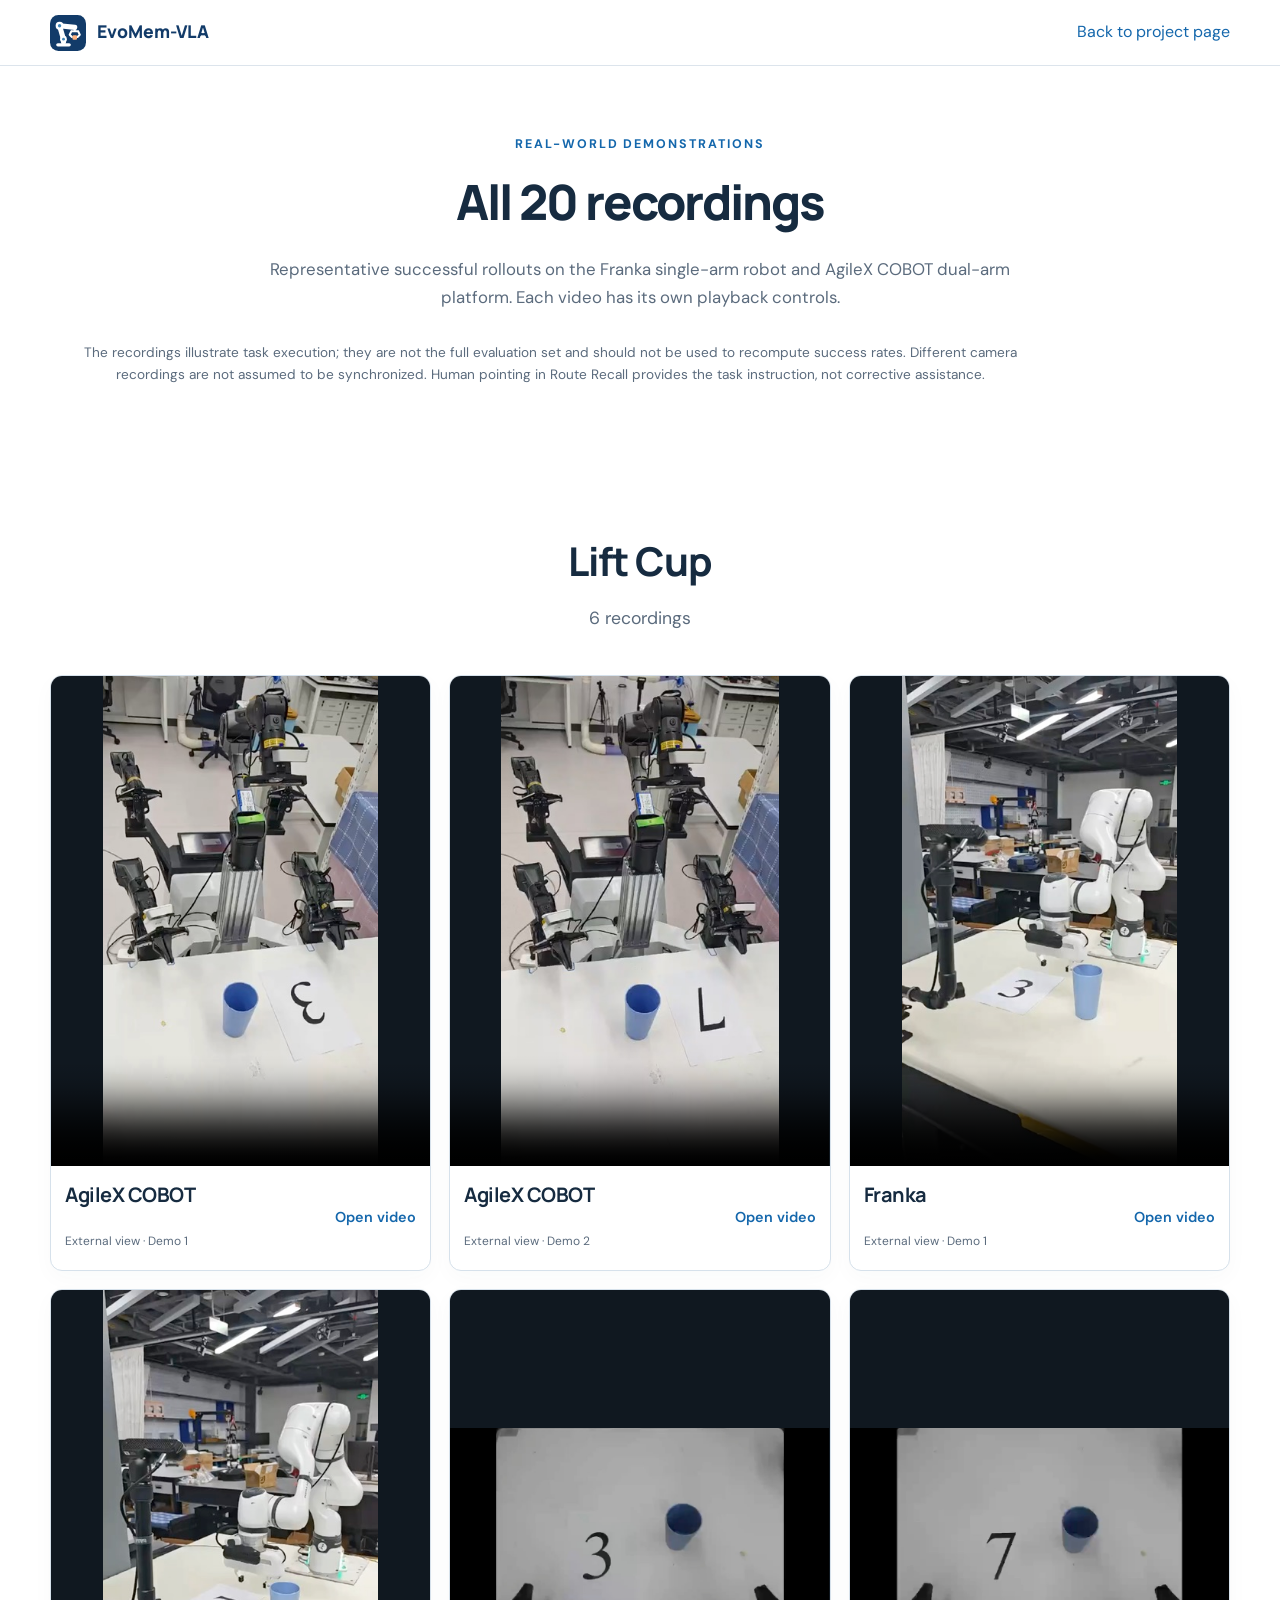
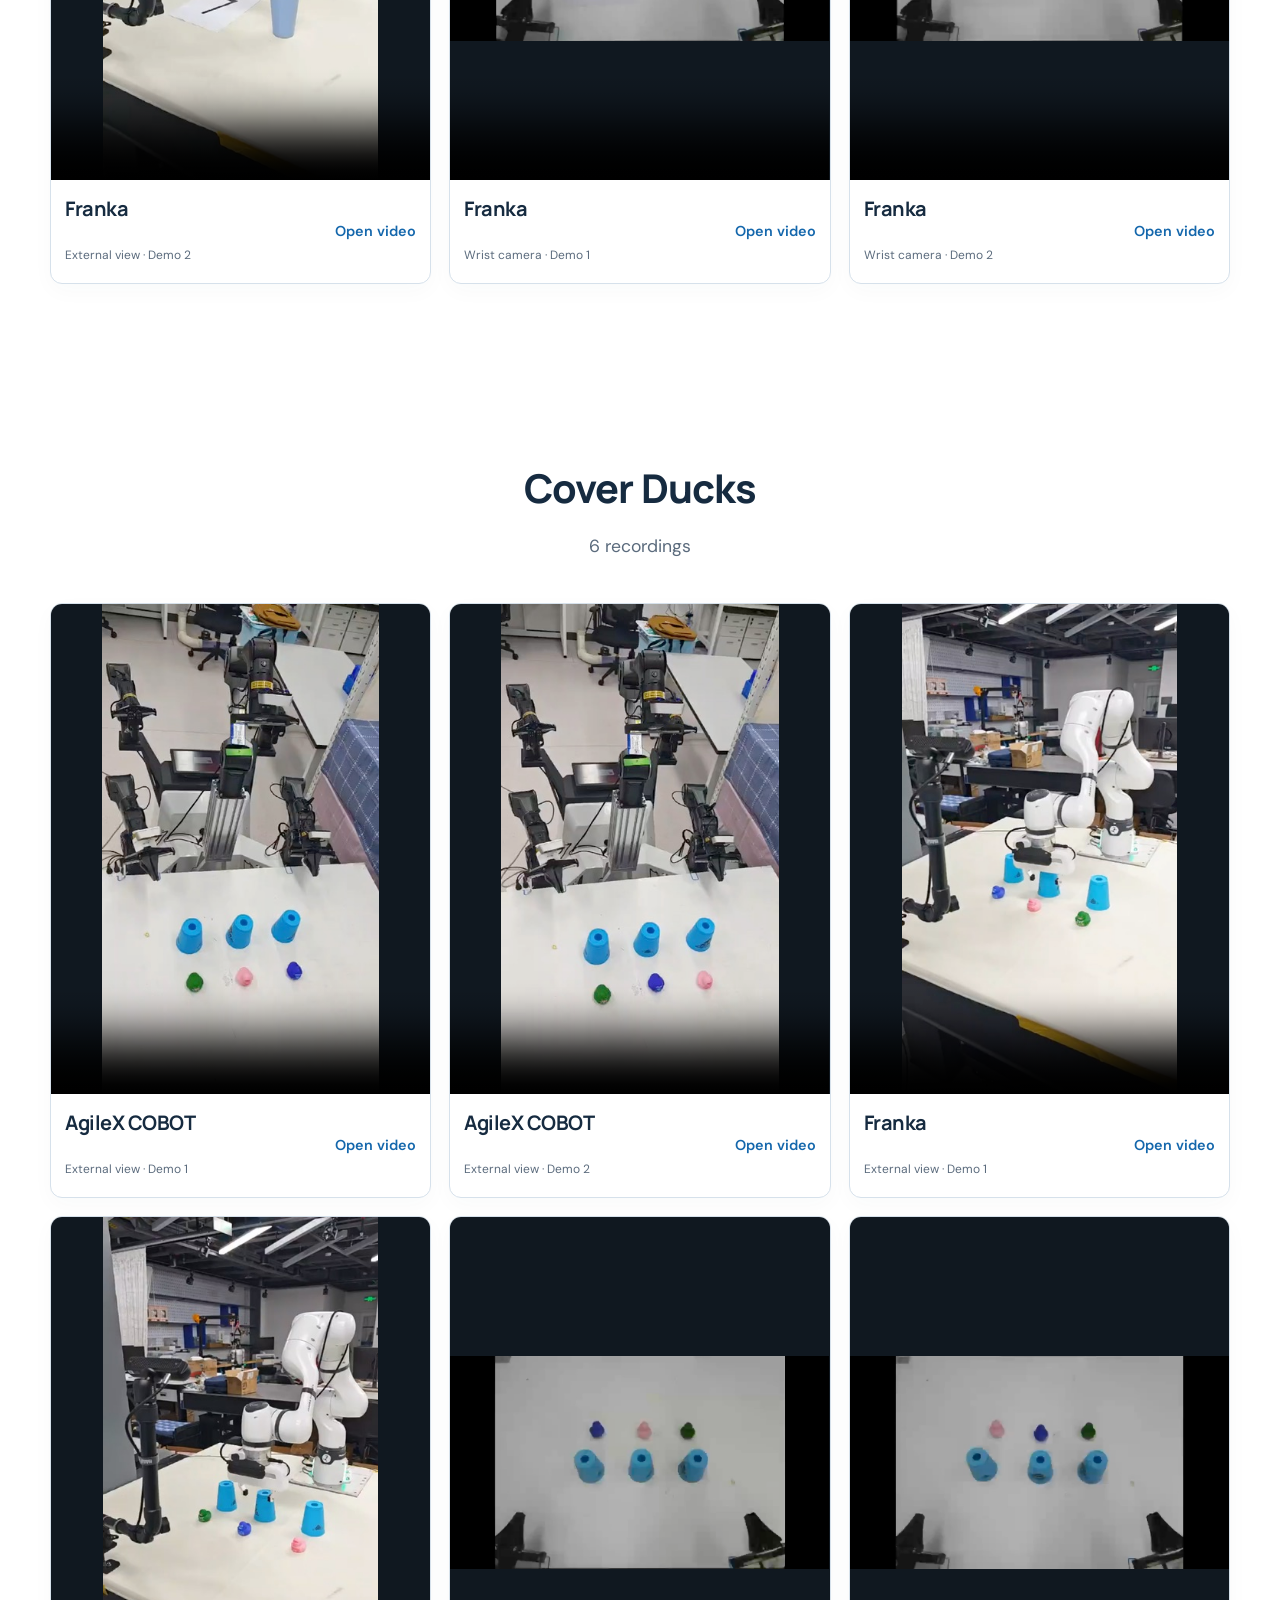
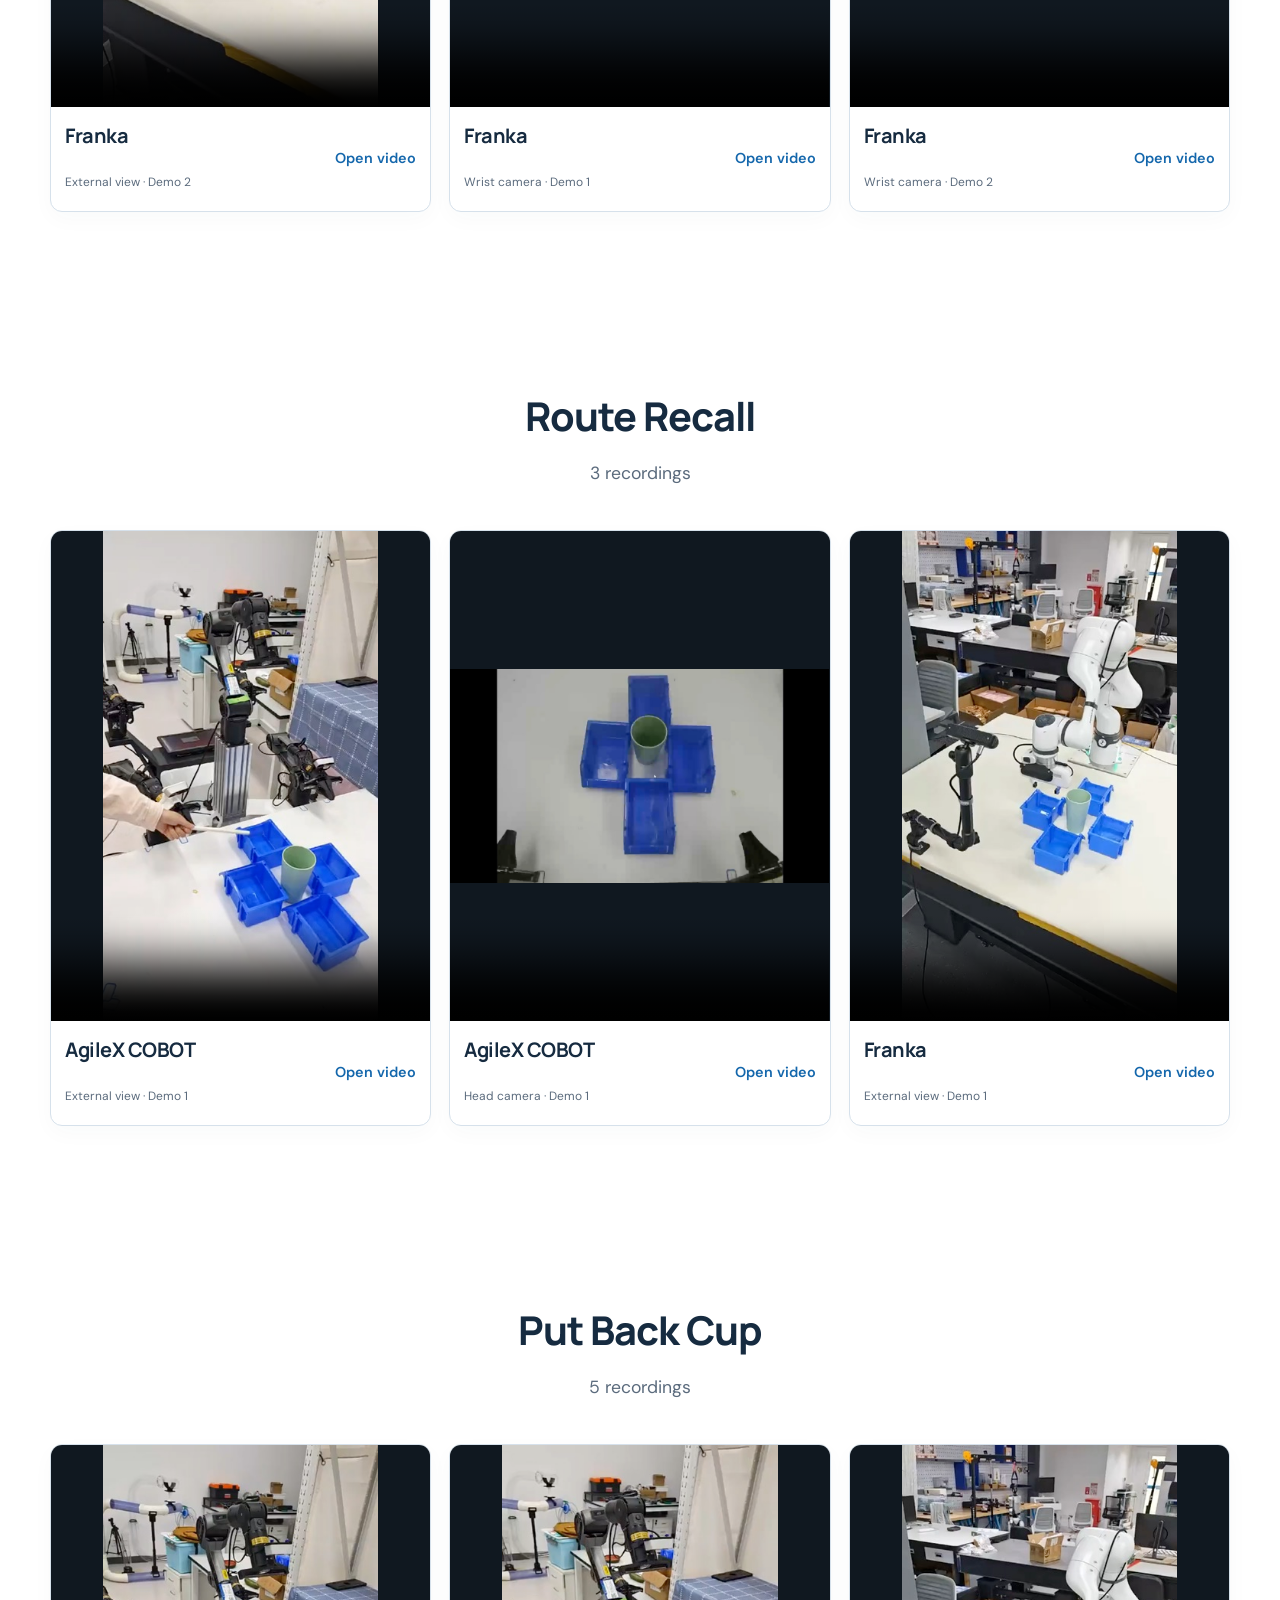
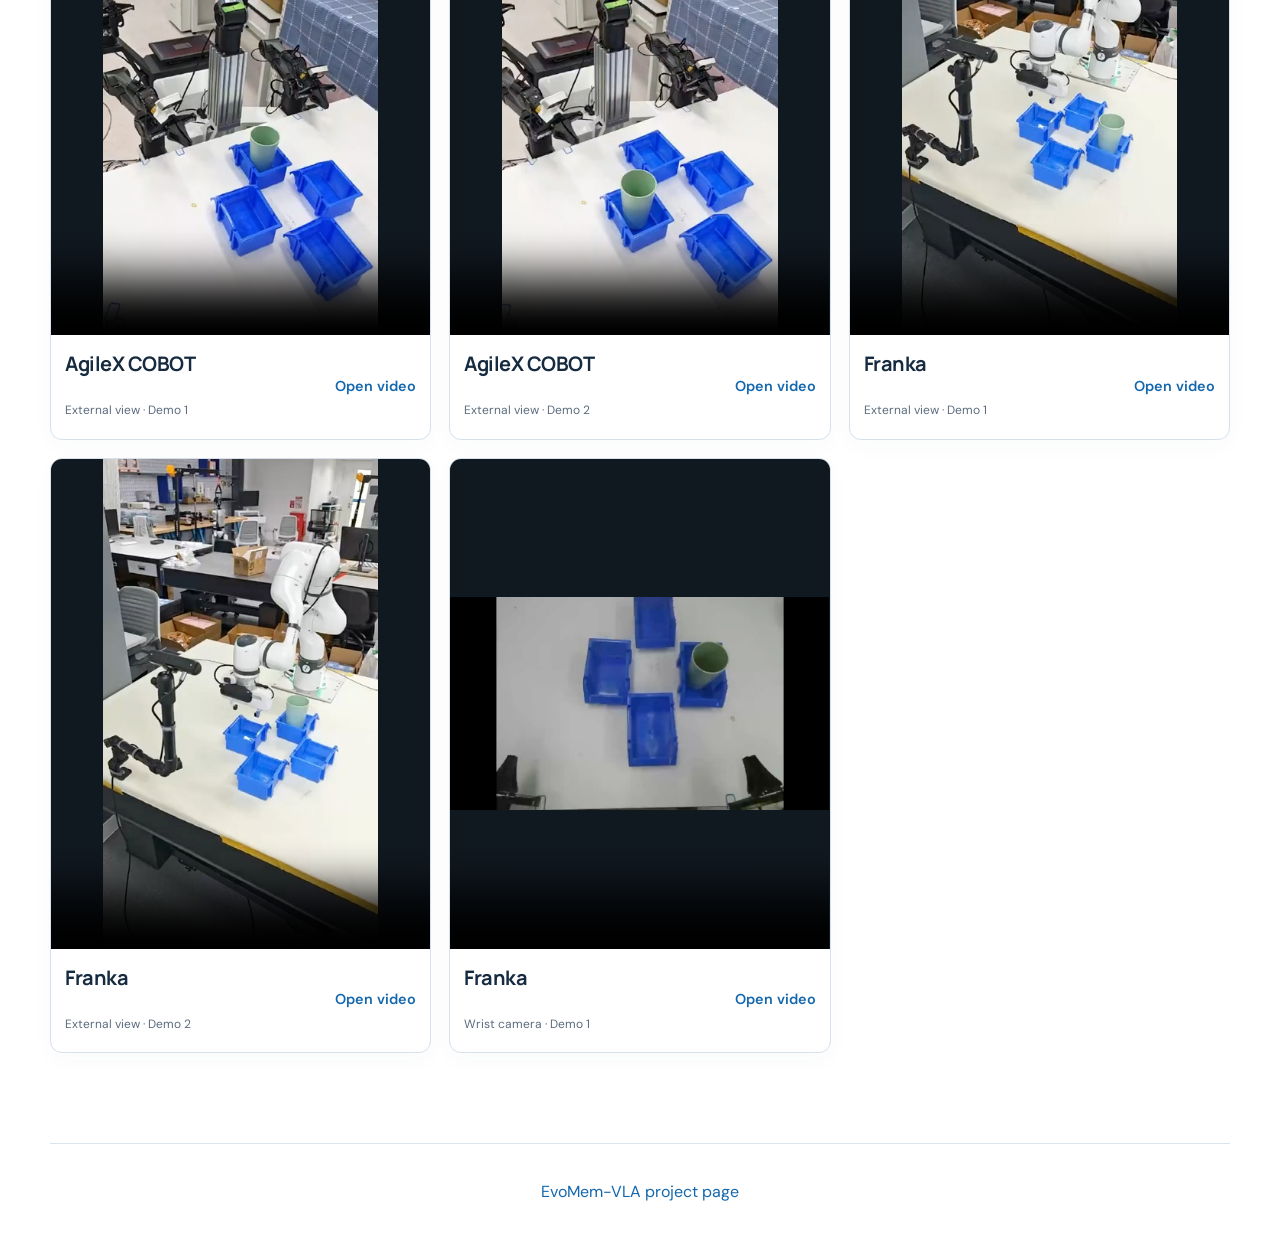
==== commit f69a53a5: "Add release links and correct Route Recall head-camera demo" ====
--- a/video-index.html
+++ b/video-index.html
@@ -23,8 +23,8 @@
 <article class="video-card"><video controls playsinline preload="none" poster="assets/videos/02_cover_ducks/franka_wrist_demo_01.jpg" src="assets/videos/02_cover_ducks/franka_wrist_demo_01.mp4" aria-label="Cover Ducks, Franka, Wrist camera, demo 01"></video><div class="video-meta"><div><h3>Franka</h3><span>Wrist camera · Demo 1</span></div><a class="text-link" href="assets/videos/02_cover_ducks/franka_wrist_demo_01.mp4">Open video</a></div></article>
 <article class="video-card"><video controls playsinline preload="none" poster="assets/videos/02_cover_ducks/franka_wrist_demo_02.jpg" src="assets/videos/02_cover_ducks/franka_wrist_demo_02.mp4" aria-label="Cover Ducks, Franka, Wrist camera, demo 02"></video><div class="video-meta"><div><h3>Franka</h3><span>Wrist camera · Demo 2</span></div><a class="text-link" href="assets/videos/02_cover_ducks/franka_wrist_demo_02.mp4">Open video</a></div></article></div></section>
 <section class="section wrap" id="03_route_recall"><div class="section-heading"><h2>Route Recall</h2><p>3 recordings</p></div><div class="video-grid"><article class="video-card"><video controls playsinline preload="none" poster="assets/videos/03_route_recall/agilex_external_demo.jpg" src="assets/videos/03_route_recall/agilex_external_demo.mp4" aria-label="Route Recall, AgileX COBOT, External view, demo 01"></video><div class="video-meta"><div><h3>AgileX COBOT</h3><span>External view · Demo 1</span></div><a class="text-link" href="assets/videos/03_route_recall/agilex_external_demo.mp4">Open video</a></div></article>
-<article class="video-card"><video controls playsinline preload="none" poster="assets/videos/03_route_recall/franka_external_demo.jpg" src="assets/videos/03_route_recall/franka_external_demo.mp4" aria-label="Route Recall, Franka, External view, demo 01"></video><div class="video-meta"><div><h3>Franka</h3><span>External view · Demo 1</span></div><a class="text-link" href="assets/videos/03_route_recall/franka_external_demo.mp4">Open video</a></div></article>
-<article class="video-card"><video controls playsinline preload="none" poster="assets/videos/03_route_recall/franka_wrist_demo.jpg" src="assets/videos/03_route_recall/franka_wrist_demo.mp4" aria-label="Route Recall, Franka, Wrist camera, demo 01"></video><div class="video-meta"><div><h3>Franka</h3><span>Wrist camera · Demo 1</span></div><a class="text-link" href="assets/videos/03_route_recall/franka_wrist_demo.mp4">Open video</a></div></article></div></section>
+<article class="video-card"><video controls playsinline preload="none" poster="assets/videos/03_route_recall/agilex_head_demo.jpg" src="assets/videos/03_route_recall/agilex_head_demo.mp4" aria-label="Route Recall, AgileX COBOT, Head camera, demo 01"></video><div class="video-meta"><div><h3>AgileX COBOT</h3><span>Head camera · Demo 1</span></div><a class="text-link" href="assets/videos/03_route_recall/agilex_head_demo.mp4">Open video</a></div></article>
+<article class="video-card"><video controls playsinline preload="none" poster="assets/videos/03_route_recall/franka_external_demo.jpg" src="assets/videos/03_route_recall/franka_external_demo.mp4" aria-label="Route Recall, Franka, External view, demo 01"></video><div class="video-meta"><div><h3>Franka</h3><span>External view · Demo 1</span></div><a class="text-link" href="assets/videos/03_route_recall/franka_external_demo.mp4">Open video</a></div></article></div></section>
 <section class="section wrap" id="04_put_back_cup"><div class="section-heading"><h2>Put Back Cup</h2><p>5 recordings</p></div><div class="video-grid"><article class="video-card"><video controls playsinline preload="none" poster="assets/videos/04_put_back_cup/agilex_external_demo_01.jpg" src="assets/videos/04_put_back_cup/agilex_external_demo_01.mp4" aria-label="Put Back Cup, AgileX COBOT, External view, demo 01"></video><div class="video-meta"><div><h3>AgileX COBOT</h3><span>External view · Demo 1</span></div><a class="text-link" href="assets/videos/04_put_back_cup/agilex_external_demo_01.mp4">Open video</a></div></article>
 <article class="video-card"><video controls playsinline preload="none" poster="assets/videos/04_put_back_cup/agilex_external_demo_02.jpg" src="assets/videos/04_put_back_cup/agilex_external_demo_02.mp4" aria-label="Put Back Cup, AgileX COBOT, External view, demo 02"></video><div class="video-meta"><div><h3>AgileX COBOT</h3><span>External view · Demo 2</span></div><a class="text-link" href="assets/videos/04_put_back_cup/agilex_external_demo_02.mp4">Open video</a></div></article>
 <article class="video-card"><video controls playsinline preload="none" poster="assets/videos/04_put_back_cup/franka_external_demo_01.jpg" src="assets/videos/04_put_back_cup/franka_external_demo_01.mp4" aria-label="Put Back Cup, Franka, External view, demo 01"></video><div class="video-meta"><div><h3>Franka</h3><span>External view · Demo 1</span></div><a class="text-link" href="assets/videos/04_put_back_cup/franka_external_demo_01.mp4">Open video</a></div></article>
--- a/styles.css
+++ b/styles.css
@@ -1,4 +1,5 @@
 @import url('https://fonts.googleapis.com/css2?family=DM+Sans:wght@400;450;500;550;600;650;700&family=Manrope:wght@400;500;600;650;700;750;800&display=swap');
+.resource-links{margin-top:18px}.release-status{min-height:1.5em;margin:7px 0 12px;color:var(--blue);font-size:.85rem}.button:disabled{opacity:.45;cursor:default}.button:disabled:hover{background:white;border-color:var(--line)}
 :root{--ink:#162b40;--muted:#5b6b7d;--blue:#1467ac;--navy:#123b69;--accent:#ee854e;--line:#dce4ec;--soft:#f5f8fb;--white:#fff;font-family:'DM Sans',system-ui,sans-serif;color:var(--ink);font-synthesis:none;scroll-behavior:smooth;scroll-padding-top:90px}
 *{box-sizing:border-box}body{margin:0;line-height:1.65;background:#fff}a{color:var(--blue);text-decoration:none}a:hover{text-decoration:underline}button,select{font:inherit}button,a,select{touch-action:manipulation}button{cursor:pointer}img{max-width:100%;height:auto;display:block}figure{margin:0}h1,h2,h3,h4,p{margin-top:0}h1,h2,h3,h4{font-family:'Manrope',system-ui,sans-serif;line-height:1.25;letter-spacing:-.025em}h2{font-size:clamp(1.8rem,3.1vw,2.65rem);font-weight:750;margin-bottom:18px}h3{font-size:1.25rem}sup{font-size:.65em;margin-left:2px}strong{font-weight:700}.wrap{width:min(1180px,calc(100% - 64px));margin-inline:auto}.section{padding:90px 0}.soft-section{background:var(--soft)}.section-heading{max-width:810px;text-align:center;margin:0 auto 42px}.section-heading>p:last-child{font-size:1.1rem;color:var(--muted);margin-bottom:0}.eyebrow{text-transform:uppercase;letter-spacing:.16em;font-weight:700;font-size:.78rem;color:var(--blue);margin:0 0 18px}.site-header{position:sticky;top:0;z-index:10;background:rgba(255,255,255,.96);border-bottom:1px solid var(--line);backdrop-filter:blur(12px)}.nav{display:flex;justify-content:space-between;gap:24px;align-items:center;min-height:65px}.wordmark{font-family:Manrope,sans-serif;font-weight:800;color:var(--navy);font-size:1.1rem;white-space:nowrap}.brand-icon{display:inline-block;width:36px;height:36px;vertical-align:middle;margin-right:7px}.nav-links{display:flex;gap:28px;font-size:.9rem;font-weight:600}.nav-links a{color:var(--muted)}.nav-links a:hover{color:var(--blue)}.hero{text-align:center;padding:68px 0 50px}.hero h1{font-size:clamp(2rem,3.8vw,3.2rem);font-weight:800;line-height:1.19;max-width:1100px;margin:0 auto 26px;letter-spacing:-.04em}.hero h1>span{color:var(--blue)}.authors{max-width:960px;margin:auto;display:flex;flex-wrap:wrap;justify-content:center;gap:4px 17px;font-size:1rem;color:var(--navy)}.authors>span{white-space:nowrap}.affiliations{max-width:950px;margin:18px auto 0;font-size:.875rem;color:var(--muted);display:flex;flex-wrap:wrap;justify-content:center;gap:2px 20px}.corresponding{font-size:.75rem;color:var(--muted);margin:8px 0 20px}.hero-links{display:flex;justify-content:center;gap:12px;flex-wrap:wrap}.button{display:inline-flex;align-items:center;justify-content:center;min-height:43px;padding:10px 22px;border-radius:24px;border:1px solid var(--line);font-weight:600;color:var(--ink);background:white;font-size:.9rem}.button:hover{background:#edf4fa;text-decoration:none;border-color:#b2cde5}.primary{background:var(--navy);color:white;border-color:var(--navy)}.primary:hover{background:var(--blue);color:white}.hero-insight{font-family:Manrope,sans-serif;font-size:clamp(1.25rem,2vw,1.7rem);font-weight:650;margin:46px 0 10px;letter-spacing:-.025em}.hero-insight em{font-style:normal;color:var(--blue);box-shadow:inset 0 -8px #dceefa}.hero-description{max-width:760px;margin:0 auto 30px;color:var(--muted);font-size:1.05rem}.hero-metrics{display:grid;grid-template-columns:repeat(3,1fr);max-width:850px;margin:auto;padding:24px 0;border-block:1px solid var(--line)}.hero-metrics>div{display:flex;flex-direction:column;gap:2px}.hero-metrics>div+div{border-left:1px solid var(--line)}.hero-metrics strong{color:var(--navy);font-family:Manrope,sans-serif;font-size:2.4rem;line-height:1.2;font-weight:800;letter-spacing:-.04em}.hero-metrics strong span{font-size:1.25rem}.hero-metrics>div>span{font-size:.95rem;font-weight:650}.hero-metrics small{font-size:.8rem;color:var(--muted)}.metric-note{font-size:.75rem;color:var(--muted);margin:10px 0 0}.demos-section{background:#edf3f8;padding-top:66px}.task-tabs{display:grid;grid-template-columns:repeat(4,1fr);gap:8px;border-bottom:1px solid #c6d3df;padding-bottom:12px}.task-tabs button{border:1px solid transparent;border-radius:9px;padding:13px 15px;text-align:left;background:transparent;color:var(--muted);font-size:.8rem;font-weight:650;display:flex;align-items:center;gap:13px}.task-tabs button span{font-size:1rem}.task-tabs button:hover{background:#e2ebf4}.task-tabs [aria-selected=true]{background:var(--navy);color:white}.task-tabs [aria-selected=true]:hover{background:var(--navy)}.task-description{display:flex;align-items:center;justify-content:space-between;gap:32px;margin:30px 0 24px}.task-description h3{margin:0 0 8px;font-size:1.55rem}.task-description p{margin:0;max-width:790px}.memory-note{color:var(--muted);font-size:.9rem;margin-top:7px!important}.task-result{text-align:right;min-width:175px}.task-result strong{font-size:2rem;font-family:Manrope,sans-serif;color:var(--blue);display:block}.task-result span{font-size:.8rem;color:var(--muted)}.video-grid{display:grid;grid-template-columns:repeat(3,minmax(0,1fr));gap:18px}.video-card{overflow:hidden;background:#fff;border:1px solid #d6e1eb;border-radius:12px;box-shadow:0 7px 22px #17385707}.video-card video{width:100%;aspect-ratio:4/3;object-fit:contain;background:#101820;display:block}.video-meta{display:flex;justify-content:space-between;gap:10px;align-items:center;padding:16px 14px}.video-meta h4{margin:0 0 4px;font-size:.98rem}.video-meta span{font-size:.75rem;color:var(--muted)}select{max-width:95px;background:#f5f8fb;color:var(--ink);border:1px solid var(--line);border-radius:6px;padding:6px;font-size:.8rem}select:disabled{opacity:.6}.demo-note{font-size:.85rem;color:var(--muted);max-width:1000px;margin:24px 0 10px}.text-link{font-weight:600;font-size:.9rem}.paper-figure{background:white;border:1px solid var(--line);border-radius:12px;padding:20px;overflow:hidden}.paper-figure a{display:block}.paper-figure img{width:100%;border-radius:3px}.paper-figure figcaption{text-align:center;color:var(--muted);font-size:.9rem;margin:20px 8px 0}.abstract{max-width:930px;margin:30px auto 0;border-block:1px solid var(--line)}summary{cursor:pointer;list-style-position:inside;font-weight:650;padding:20px 0;color:var(--navy)}.abstract p{font-size:1rem;color:var(--muted);line-height:1.8;text-align:left;margin-bottom:26px}.method-steps{display:grid;grid-template-columns:repeat(3,1fr);gap:35px;margin-top:35px}.step-number{color:var(--blue);font-family:Manrope,sans-serif;font-size:.9rem;font-weight:800;display:block;margin-bottom:12px}.method-steps h3{font-size:1.15rem;margin-bottom:12px}.method-steps p{color:var(--muted);font-size:.95rem;margin:0}.benchmark-grid{display:grid;grid-template-columns:repeat(3,1fr);gap:18px}.benchmark{padding:26px 22px;background:var(--soft);border:1px solid var(--line);border-radius:12px}.benchmark h3{font-size:1.35rem;margin:0 0 5px}.benchmark>p{font-size:.85rem;color:var(--muted);margin-bottom:24px}.bar-row{display:grid;grid-template-columns:95px 1fr 37px;gap:9px;align-items:center;margin:16px 0;font-size:.75rem}.bar-row>span{white-space:nowrap}.bar-row strong{text-align:right;font-size:.9rem}.bar-track{height:10px;background:#e5eaf0;border-radius:3px;overflow:hidden}.bar{height:100%;width:var(--score);border-radius:3px}.ours{background:var(--blue)}.prior{background:#adc4d9}.gain{font-size:.85rem;font-weight:700;color:var(--blue);display:inline-block;margin-top:8px}.chart-note{font-size:.8rem;color:var(--muted);text-align:center;margin:18px 0 35px}.results-figure{padding:24px}.ablation-layout{display:grid;grid-template-columns:1.6fr 1fr;gap:40px;align-items:center}.table-scroll{overflow-x:auto;border:1px solid var(--line);border-radius:10px;background:white}table{width:100%;border-collapse:collapse;font-size:.9rem;font-variant-numeric:tabular-nums}caption{text-align:left;padding:18px 20px;font-weight:650;border-bottom:1px solid var(--line)}th,td{padding:14px 16px;border-bottom:1px solid var(--line);white-space:nowrap;text-align:right}tr:last-child>*{border-bottom:0}th:first-child{text-align:left}tbody th{font-weight:500}thead th{font-size:.8rem;color:var(--muted);font-weight:600}.full-model{background:#eaf3fc;color:var(--navy)}.full-model>*{font-weight:750}.ablation-insight>strong{font-family:Manrope,sans-serif;font-weight:800;font-size:3.7rem;line-height:1;color:var(--blue);letter-spacing:-.055em}.ablation-insight>strong span{font-size:1rem;margin-left:8px;letter-spacing:0}.ablation-insight h3{font-size:1.3rem;margin:18px 0 12px}.ablation-insight p{font-size:.95rem;color:var(--muted);margin:0}.trajectory-intro{margin:65px 0 25px;max-width:940px}.trajectory-intro h3{font-size:1.5rem}.trajectory-intro p{color:var(--muted);margin:0}.trajectory-captions{display:grid;grid-template-columns:repeat(3,1fr);gap:28px;margin-top:22px}.trajectory-captions p{font-size:.9rem;color:var(--muted);margin:0}.trajectory-captions strong{display:block;color:var(--navy);margin-bottom:5px}.citation-section{max-width:1000px}.citation-section .section-heading{text-align:left;margin-left:0;margin-bottom:25px}.citation-box{position:relative;border:1px solid var(--line);border-radius:10px;background:var(--soft);padding:30px 26px 10px}.citation-box pre{overflow-x:auto;font-size:.85rem;line-height:1.75;margin:30px 0 10px}.copy-button{position:absolute;top:15px;right:18px;background:white;border:1px solid var(--line);border-radius:6px;padding:6px 12px;color:var(--ink);font-size:.8rem}.copy-button:hover{background:#e5edf5}#copy-status{font-size:.8rem;min-height:1.4em;margin:0;color:var(--blue)}.footer{padding:35px 0;border-top:1px solid var(--line);text-align:center}.footer>p{font-size:.85rem;color:var(--muted);margin:8px 0}.footer .footer-note{font-size:.75rem}a:focus-visible,button:focus-visible,summary:focus-visible,select:focus-visible,[tabindex]:focus-visible{outline:3px solid #e87838;outline-offset:4px}.sr-only{position:absolute;width:1px;height:1px;padding:0;margin:-1px;overflow:hidden;clip:rect(0,0,0,0);white-space:nowrap;border:0}.skip-link{position:fixed;top:-80px;left:20px;z-index:99;background:white;border:2px solid var(--blue);padding:10px}.skip-link:focus{top:10px}
 .video-card video{aspect-ratio:3/4;max-height:490px}
